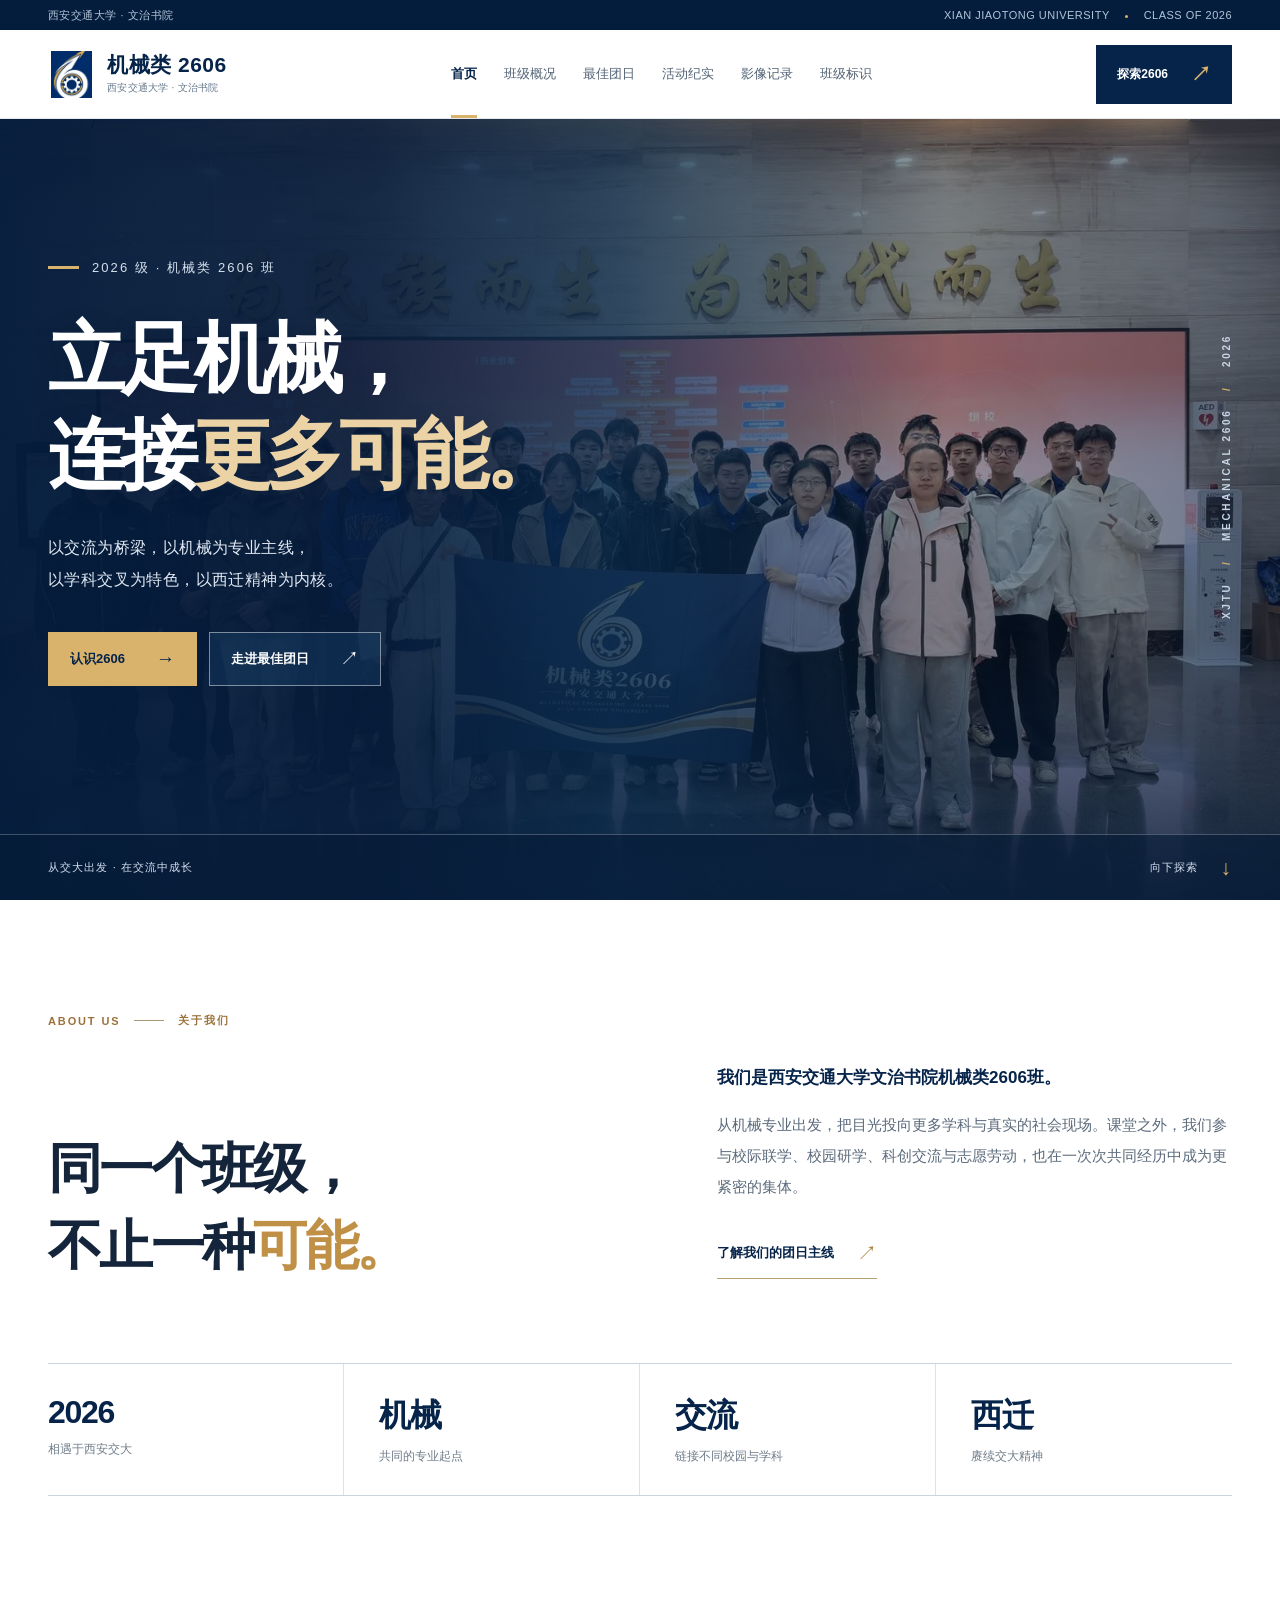
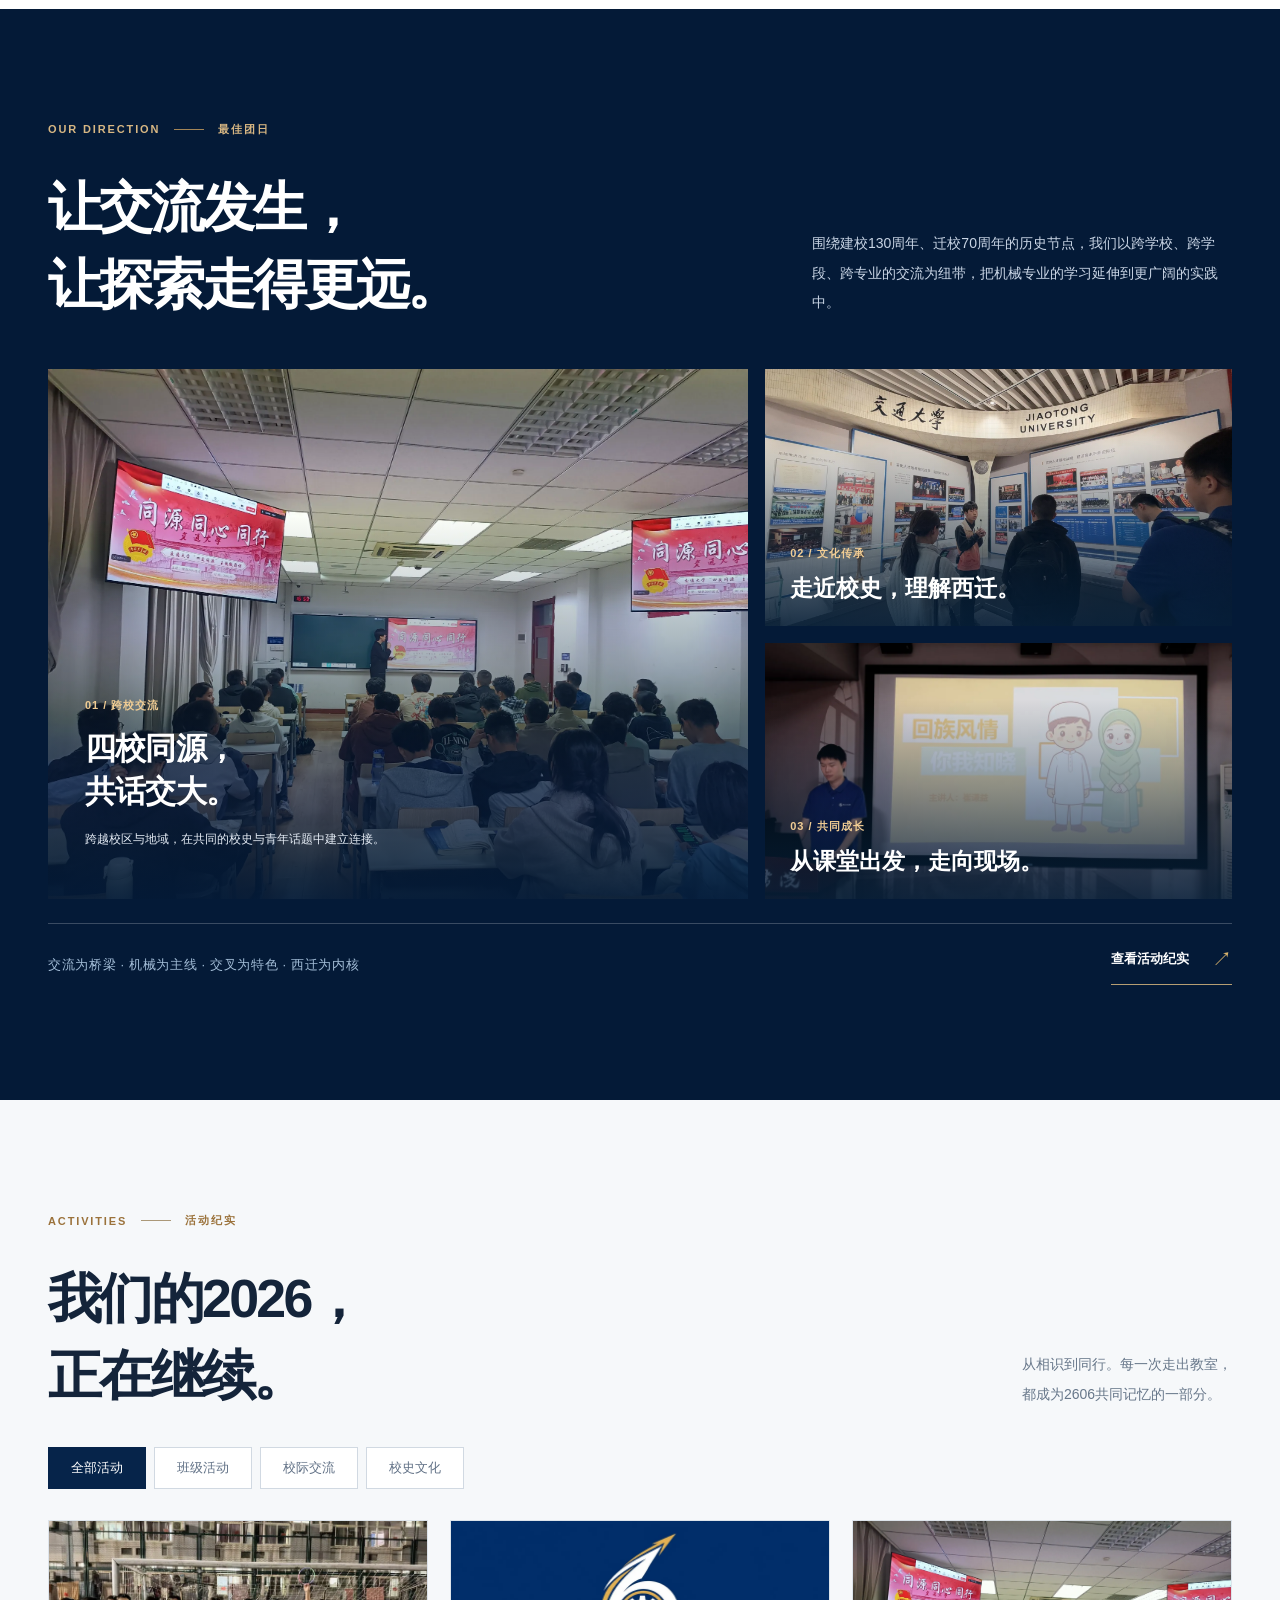
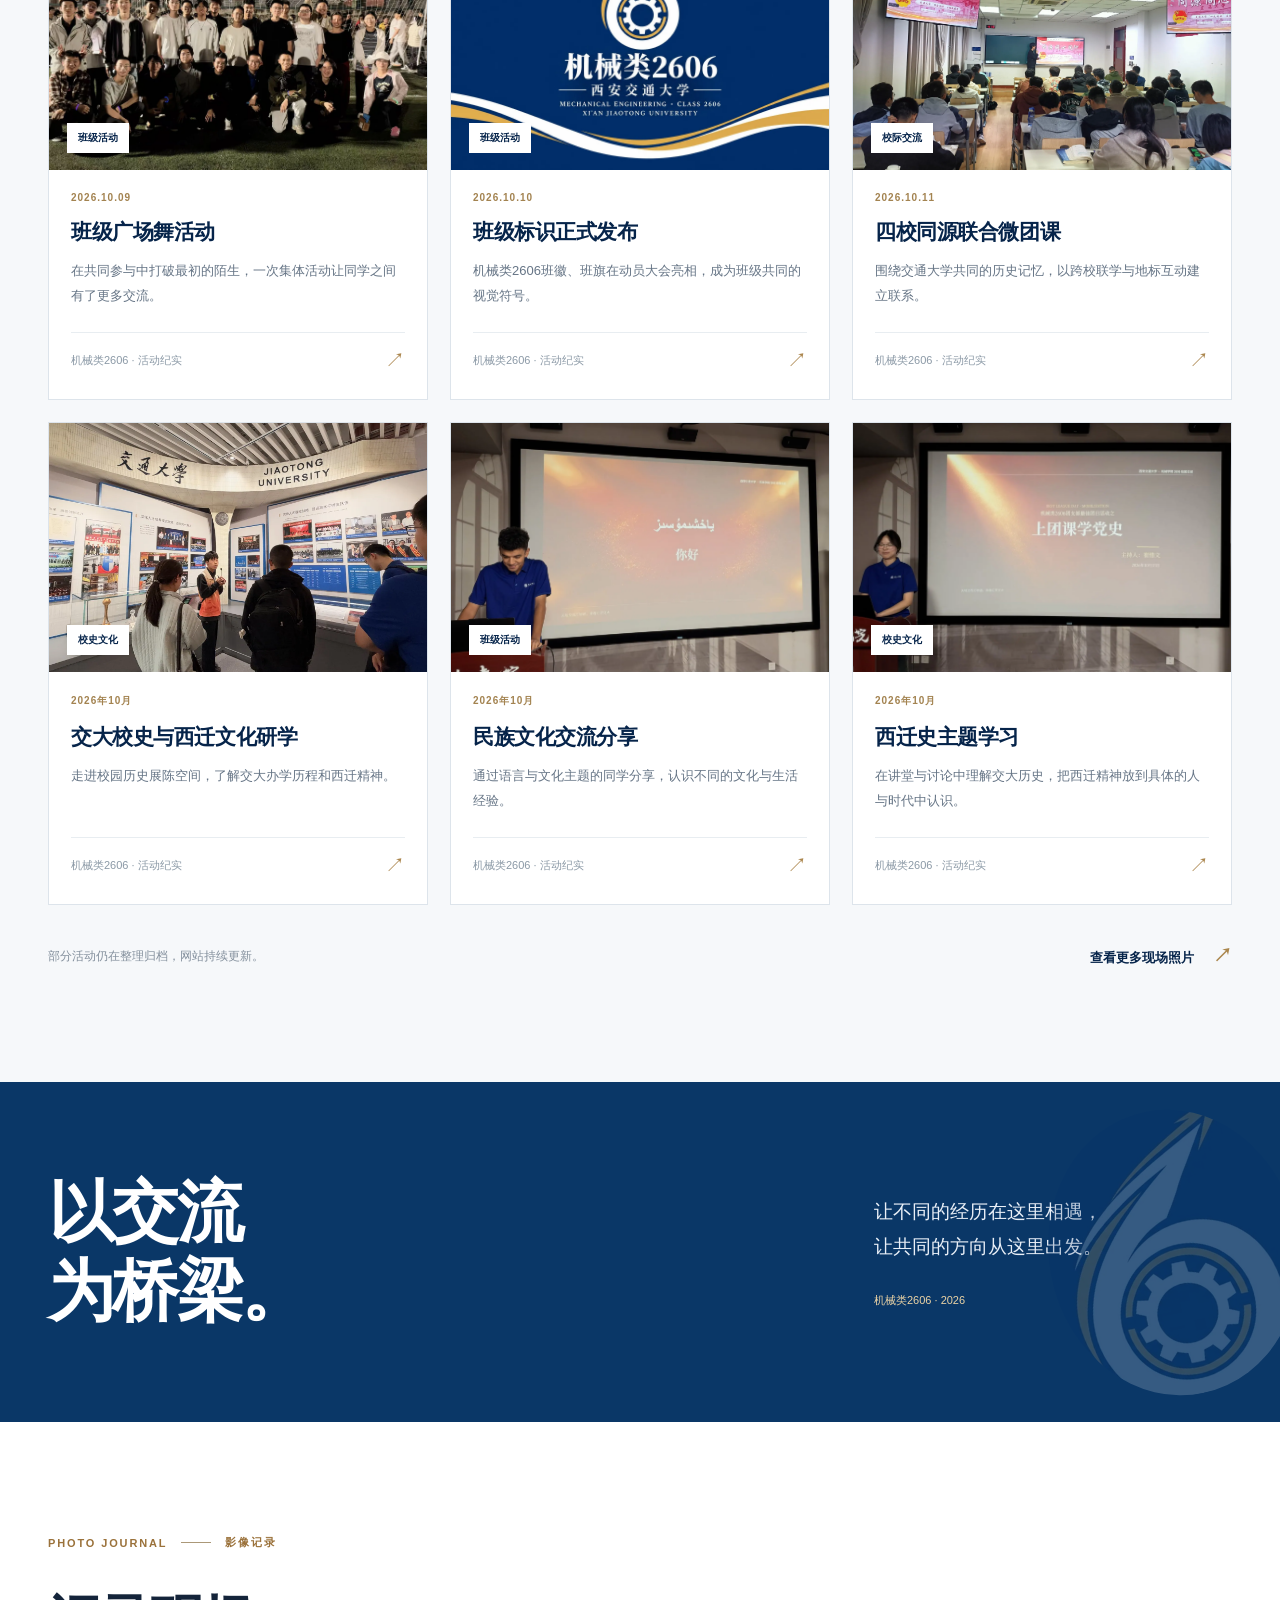
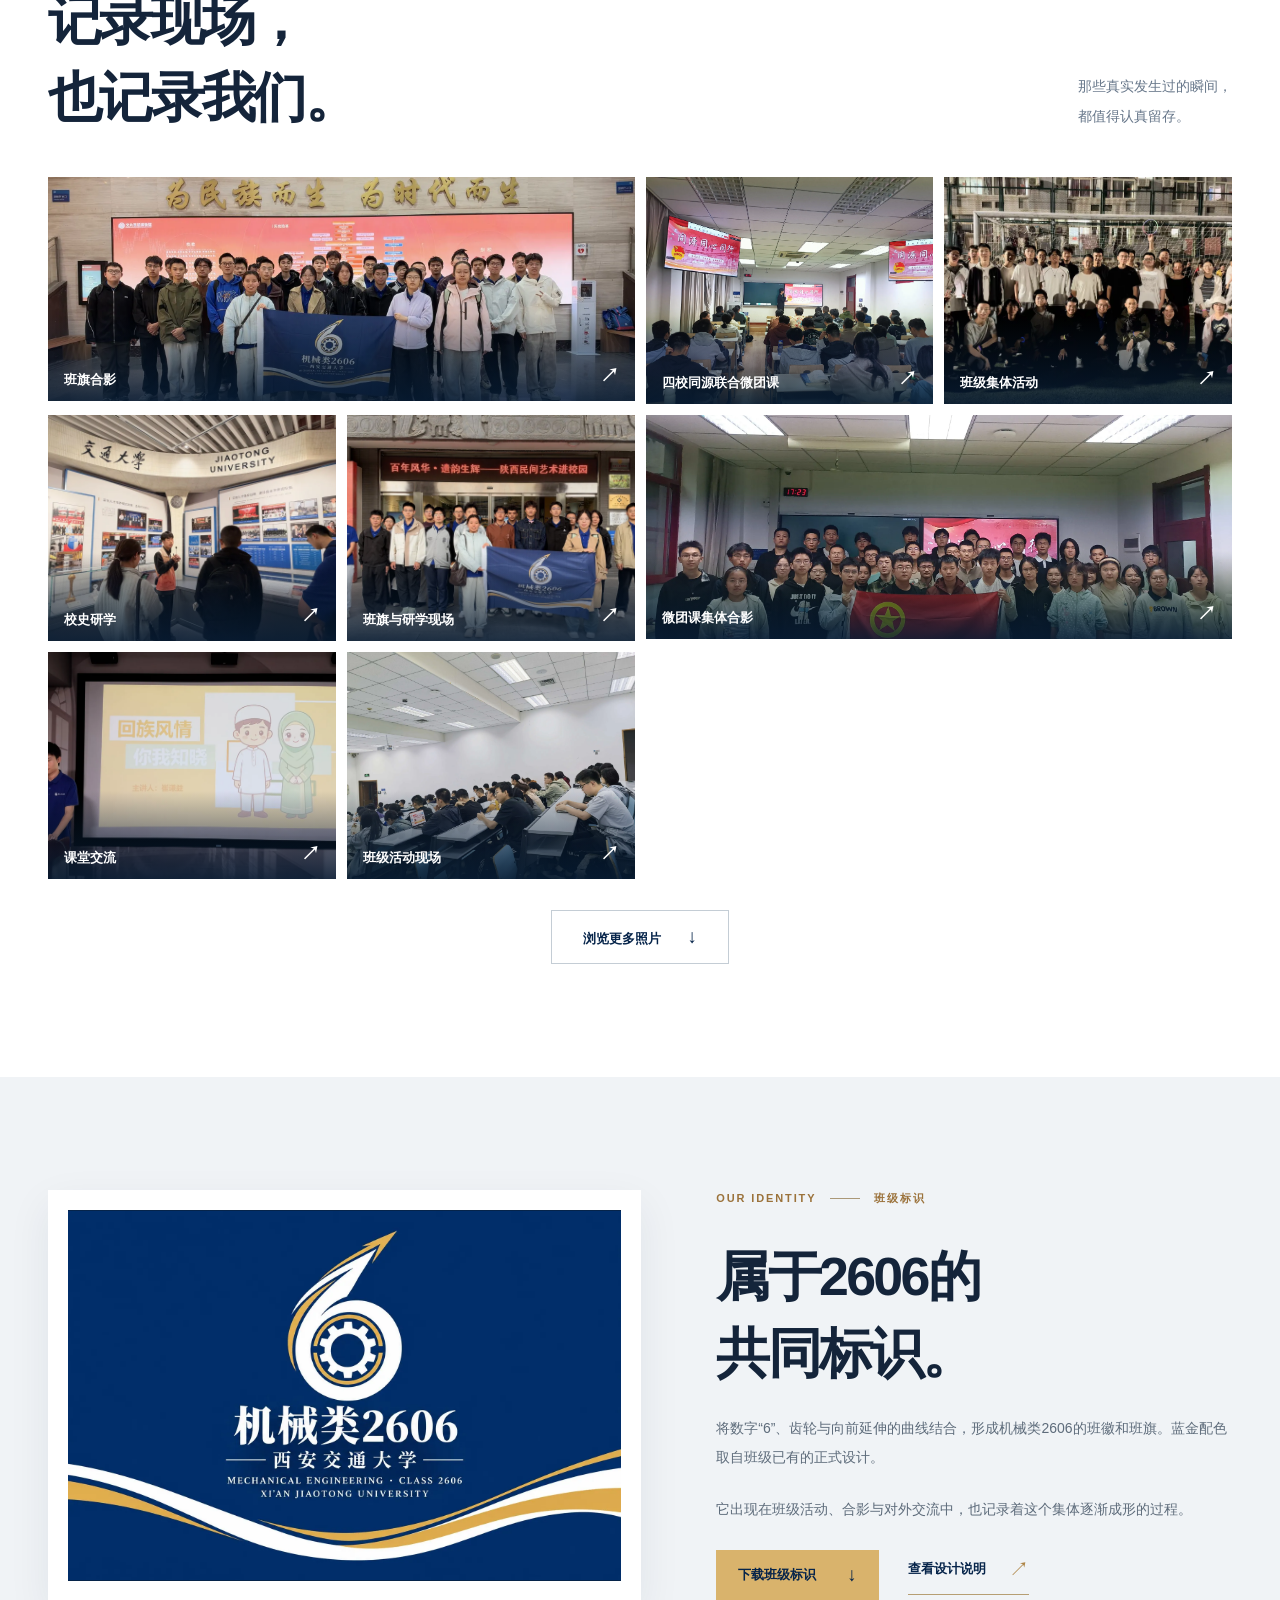
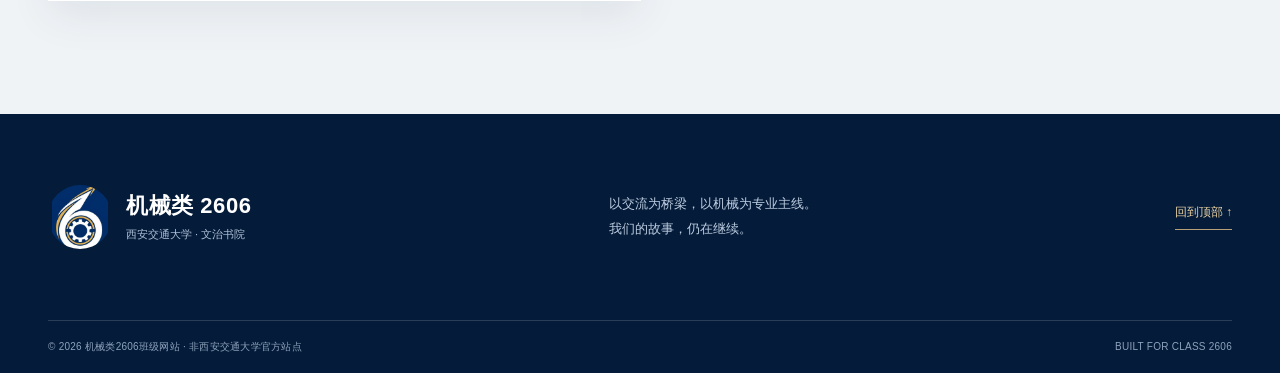
==== index.html @ 536b3c8a "Build Mechanical Class 2606 official-style showcase website" ====
<!doctype html>
<html lang="zh-CN">
<head>
<meta charset="utf-8">
<meta name="viewport" content="width=device-width,initial-scale=1">
<meta name="theme-color" content="#061d42">
<meta name="description" content="西安交通大学文治书院机械类2606班级网站。以交流为桥梁，以机械为专业主线，以学科交叉为特色，以西迁精神为内核。">
<meta property="og:type" content="website">
<meta property="og:title" content="机械类2606｜西安交通大学文治书院">
<meta property="og:description" content="以交流为桥梁，以机械为专业主线。记录我们在交大的校园生活与团日实践。">
<meta property="og:image" content="https://ysr666.github.io/2606/assets/hero-class.webp">
<link rel="icon" type="image/png" href="assets/emblem.png">
<link rel="stylesheet" href="styles.css">
<script src="app.js" defer></script>
<title>机械类2606｜西安交通大学文治书院</title>
</head>
<body>
<a href="#main" class="skip-link">跳转到正文</a>
<div class="topbar"><div class="container topbar-inner"><span>西安交通大学 · 文治书院</span><span>XIAN JIAOTONG UNIVERSITY <i></i> CLASS OF 2026</span></div></div>
<header class="header" id="header">
  <div class="container header-inner">
    <a href="#home" class="brand" aria-label="机械类2606 首页"><img src="assets/emblem.png" alt="" width="47" height="47"><span><strong>机械类 2606</strong><small>西安交通大学 · 文治书院</small></span></a>
    <nav class="nav" id="mainNav" aria-label="主导航"><a href="#home" class="active">首页</a><a href="#about">班级概况</a><a href="#theme">最佳团日</a><a href="#events">活动纪实</a><a href="#gallery">影像记录</a><a href="#identity">班级标识</a></nav>
    <a class="header-action" href="#events">探索2606 <span aria-hidden="true">↗</span></a>
    <button class="menu-button" id="menuButton" type="button" aria-label="打开导航" aria-expanded="false" aria-controls="mainNav"><span></span><span></span><span></span></button>
  </div>
</header>
<main id="main">
<section class="hero" id="home">
  <div class="hero-background"><img src="assets/hero-class.webp" alt="" fetchpriority="high"></div>
  <div class="hero-overlay"></div>
  <div class="container hero-content">
    <div class="hero-copy">
      <div class="hero-eyebrow"><span></span>2026 级 · 机械类 2606 班</div>
      <h1>立足机械，<br>连接<span>更多可能。</span></h1>
      <p>以交流为桥梁，以机械为专业主线，<br>以学科交叉为特色，以西迁精神为内核。</p>
      <div class="hero-buttons"><a class="btn primary" href="#about">认识2606 <span>→</span></a><a class="btn secondary" href="#theme">走进最佳团日 <span>↗</span></a></div>
    </div>
    <div class="hero-side">XJTU <span> / </span> MECHANICAL 2606 <span> / </span> 2026</div>
  </div>
  <div class="hero-bottom"><div class="container hero-bottom-inner"><span>从交大出发 · 在交流中成长</span><a href="#about" aria-label="向下了解更多">向下探索 <span>↓</span></a></div></div>
</section>
<section class="intro section-padding" id="about">
  <div class="container">
    <div class="section-overline">ABOUT US <span></span> 关于我们</div>
    <div class="intro-lead"><h2>同一个班级，<br>不止一种<span>可能。</span></h2><div class="intro-text"><p>我们是西安交通大学文治书院机械类2606班。</p><p>从机械专业出发，把目光投向更多学科与真实的社会现场。课堂之外，我们参与校际联学、校园研学、科创交流与志愿劳动，也在一次次共同经历中成为更紧密的集体。</p><a class="link-underline" href="#theme">了解我们的团日主线 <span>↗</span></a></div></div>
    <div class="intro-strip"><div><strong>2026</strong><span>相遇于西安交大</span></div><div><strong>机械</strong><span>共同的专业起点</span></div><div><strong>交流</strong><span>链接不同校园与学科</span></div><div><strong>西迁</strong><span>赓续交大精神</span></div></div>
  </div>
</section>
<section class="mission section-padding" id="theme">
  <div class="container">
    <div class="section-heading light-heading"><div><div class="section-overline">OUR DIRECTION <span></span> 最佳团日</div><h2>让交流发生，<br>让探索走得更远。</h2></div><p>围绕建校130周年、迁校70周年的历史节点，我们以跨学校、跨学段、跨专业的交流为纽带，把机械专业的学习延伸到更广阔的实践中。</p></div>
    <div class="mission-layout">
      <article class="mission-feature">
        <img src="assets/four-schools.webp" alt="四校同源联学活动现场" loading="lazy">
        <div class="mission-feature-shade"></div>
        <div class="mission-feature-text"><span>01 / 跨校交流</span><h3>四校同源，<br>共话交大。</h3><p>跨越校区与地域，在共同的校史与青年话题中建立连接。</p></div>
      </article>
      <div class="mission-secondary">
        <article><img src="assets/campus-history.webp" alt="同学们走进交大校史展陈空间" loading="lazy"><div><span>02 / 文化传承</span><h3>走近校史，理解西迁。</h3></div></article>
        <article><img src="assets/class-joint.webp" alt="课堂上的班级分享活动" loading="lazy"><div><span>03 / 共同成长</span><h3>从课堂出发，走向现场。</h3></div></article>
      </div>
    </div>
    <div class="mission-bottom"><p>交流为桥梁 · 机械为主线 · 交叉为特色 · 西迁为内核</p><a href="#events" class="link-underline white-link">查看活动纪实 <span>↗</span></a></div>
  </div>
</section>
<section class="events section-padding" id="events">
  <div class="container">
    <div class="section-heading events-head"><div><div class="section-overline">ACTIVITIES <span></span> 活动纪实</div><h2>我们的2026，<br>正在继续。</h2></div><p>从相识到同行。每一次走出教室，<br>都成为2606共同记忆的一部分。</p></div>
    <div class="filters" role="group" aria-label="活动筛选" id="filters"><button class="selected" type="button" data-filter="all" aria-pressed="true">全部活动</button><button type="button" data-filter="community" aria-pressed="false">班级活动</button><button type="button" data-filter="connect" aria-pressed="false">校际交流</button><button type="button" data-filter="culture" aria-pressed="false">校史文化</button></div>
    <div class="events-grid" id="eventsGrid" aria-live="polite"></div>
    <div class="events-note"><span>部分活动仍在整理归档，网站持续更新。</span><a href="#gallery">查看更多现场照片 <span>↗</span></a></div>
  </div>
</section>
<section class="quote-band"><div class="container quote-inner"><div class="quote-left">以交流<br>为桥梁。</div><div class="quote-body">让不同的经历在这里相遇，<br>让共同的方向从这里出发。<span>机械类2606 · 2026</span></div><div class="quote-emblem"><img src="assets/emblem.png" alt="" loading="lazy"></div></div></section>
<section class="gallery section-padding" id="gallery">
  <div class="container">
    <div class="section-heading gallery-head"><div><div class="section-overline">PHOTO JOURNAL <span></span> 影像记录</div><h2>记录现场，<br>也记录我们。</h2></div><p>那些真实发生过的瞬间，<br>都值得认真留存。</p></div>
    <div class="photo-grid" id="photoGrid"></div>
    <button class="more-photos" type="button" id="showPhotos" aria-expanded="false">浏览更多照片 <span>↓</span></button>
  </div>
</section>
<section class="identity section-padding" id="identity">
 <div class="container identity-grid">
   <div class="identity-image"><img src="assets/class-flag.webp" alt="机械类2606班徽和班旗正式设计图" loading="lazy"></div>
   <div class="identity-content"><div class="section-overline">OUR IDENTITY <span></span> 班级标识</div><h2>属于2606的<br>共同标识。</h2><p>将数字“6”、齿轮与向前延伸的曲线结合，形成机械类2606的班徽和班旗。蓝金配色取自班级已有的正式设计。</p><p>它出现在班级活动、合影与对外交流中，也记录着这个集体逐渐成形的过程。</p><div class="identity-actions"><a href="assets/class-flag.webp" download="机械类2606班级标识.webp" class="btn primary">下载班级标识 <span>↓</span></a><a href="assets/identity.webp" download="机械类2606班徽设计说明.webp" class="link-underline">查看设计说明 <span>↗</span></a></div></div>
 </div>
</section>
</main>
<footer class="footer"><div class="container footer-main"><div class="footer-brand"><img src="assets/emblem.png" alt="" width="64" height="64"><div><strong>机械类 2606</strong><span>西安交通大学 · 文治书院</span></div></div><p>以交流为桥梁，以机械为专业主线。<br>我们的故事，仍在继续。</p><a href="#home">回到顶部 ↑</a></div><div class="container footer-base"><span>© 2026 机械类2606班级网站 · 非西安交通大学官方站点</span><span>BUILT FOR CLASS 2606</span></div></footer>
<dialog class="lightbox" id="lightbox" aria-label="查看照片"><button type="button" id="lightboxClose" class="lightbox-close" aria-label="关闭">×</button><button type="button" id="lightboxPrev" class="lightbox-arrow left" aria-label="上一张">‹</button><img src="" alt="" id="lightboxImage"><button type="button" id="lightboxNext" class="lightbox-arrow right" aria-label="下一张">›</button><div class="lightbox-caption"><span id="lightboxTitle"></span><span id="lightboxNumber"></span></div></dialog>
</body></html>
---- styles.css ----
:root{--navy:#06244a;--navy-deep:#041a37;--blue:#0e4076;--gold:#d9b36c;--gold-light:#ebd3a5;--paper:#f6f8fa;--text:#14243a;--muted:#68768a;--border:#dbe1e8;--sans:"DM Sans",-apple-system,BlinkMacSystemFont,"PingFang SC","Microsoft Yahei",sans-serif}
*{box-sizing:border-box}html{scroll-behavior:smooth;scroll-padding-top:92px}body{margin:0;font-family:var(--sans);color:var(--text);background:#fff;-webkit-font-smoothing:antialiased}a{color:inherit;text-decoration:none}button{font:inherit;cursor:pointer}img{max-width:100%;display:block}a:focus-visible,button:focus-visible{outline:2px solid #dbac4f;outline-offset:4px}::selection{background:#d7b46f;color:#04254b}.container{width:min(1280px,calc(100% - 96px));margin-inline:auto}.skip-link{position:absolute;top:-100px;left:15px;padding:10px;background:#fff;z-index:1000}.skip-link:focus{top:10px}
.topbar{background:#051d3d;color:#b2c5d8}.topbar-inner{height:30px;display:flex;justify-content:space-between;align-items:center;font-size:11px;letter-spacing:.045em}.topbar i{display:inline-block;height:3px;width:3px;border-radius:50%;background:var(--gold);margin:0 12px;vertical-align:middle}
.header{height:89px;position:sticky;top:0;z-index:50;background:#fff;border-bottom:1px solid #e3e8ed;box-shadow:0 3px 15px #0523450a}.header-inner{height:100%;display:flex;gap:30px;align-items:center}.brand{display:flex;align-items:center;gap:12px;flex-shrink:0}.brand img{object-fit:contain;width:47px;height:47px}.brand span{display:flex;flex-direction:column;gap:5px}.brand strong{color:var(--navy);font-size:21px;letter-spacing:.025em;line-height:1.1}.brand small{font-size:10px;color:#65788d;letter-spacing:.025em}.nav{display:flex;gap:clamp(18px,2.1vw,33px);align-items:center;justify-content:center;flex:1;white-space:nowrap;height:100%}.nav a{font-size:13px;color:#526375;display:flex;align-items:center;height:100%;position:relative;transition:color .2s}.nav a:after{content:"";height:3px;position:absolute;bottom:0;left:0;right:100%;background:var(--gold);transition:right .2s}.nav a:hover,.nav a.active{color:var(--navy);font-weight:700}.nav a:hover:after,.nav a.active:after{right:0}.header-action{background:var(--navy);color:#fff;white-space:nowrap;font-size:12px;font-weight:650;padding:16px 21px;display:inline-flex;align-items:center;gap:23px;transition:background .2s}.header-action span{font-size:20px;color:var(--gold)}.header-action:hover{background:#164676}.menu-button{border:0;background:none;width:42px;height:42px;flex-shrink:0;padding:10px;display:none;flex-direction:column;justify-content:center;align-items:center;gap:5px}.menu-button span{height:2px;width:24px;background:var(--navy)}
.hero{min-height:680px;height:calc(100vh - 119px);max-height:820px;position:relative;overflow:hidden;color:#fff;background:var(--navy)}.hero-background,.hero-overlay{position:absolute;inset:0}.hero-background img{width:100%;height:100%;object-fit:cover;object-position:center 38%;filter:saturate(.93)}.hero-overlay{background:linear-gradient(90deg,#041c3cf7 0%,#061d3de8 29%,#092a4ccc 48%,#071d396a 74%,#091b3490 100%),linear-gradient(0deg,#061b38c9 0%,transparent 32%)}.hero-content{position:relative;z-index:2;height:calc(100% - 66px);display:flex;align-items:center;justify-content:space-between;gap:40px}.hero-copy{padding-bottom:8px}.hero-eyebrow{font-size:13px;letter-spacing:.16em;display:flex;align-items:center;gap:13px;color:#d4e0ec;margin-bottom:34px}.hero-eyebrow span{width:31px;height:3px;background:var(--gold)}.hero h1{font-size:clamp(57px,6vw,89px);line-height:1.25;letter-spacing:-.055em;margin:0 0 29px;font-weight:800;text-shadow:0 7px 25px #00182a3a}.hero h1 span{color:var(--gold-light)}.hero-copy p{font-size:16px;line-height:2.03;color:#e0e8f3;letter-spacing:.025em;margin:0 0 36px}.hero-buttons{display:flex;gap:12px;flex-wrap:wrap}.btn{border:1px solid transparent;min-height:51px;display:inline-flex;justify-content:space-between;align-items:center;gap:31px;padding:13px 21px;font-weight:650;font-size:13px;transition:background .2s,transform .2s}.btn:hover{transform:translateY(-2px)}.btn span{font-size:19px;font-weight:400}.btn.primary{background:var(--gold);color:var(--navy)}.btn.primary:hover{background:#e6c48c}.btn.secondary{border-color:#ffffff75;color:#fff;background:#173c6377}.btn.secondary:hover{background:#ffffff23}.hero-side{writing-mode:vertical-rl;transform:rotate(180deg);font-size:10px;font-weight:700;letter-spacing:.27em;color:#c7d5e5;align-self:stretch;display:flex;align-items:center;justify-content:center;white-space:nowrap}.hero-side span{color:var(--gold);margin:18px 0}.hero-bottom{position:absolute;bottom:0;left:0;right:0;height:66px;z-index:3;border-top:1px solid #ffffff3c;background:#061b38a1}.hero-bottom-inner{display:flex;height:100%;justify-content:space-between;align-items:center;color:#d5e1ef;font-size:11px;letter-spacing:.1em}.hero-bottom a{display:flex;gap:22px;align-items:center}.hero-bottom a span{font-size:21px;color:var(--gold)}
.section-padding{padding:113px 0}.section-overline{font-weight:700;font-size:11px;letter-spacing:.17em;color:#9b723b;display:flex;align-items:center;gap:14px;margin-bottom:32px}.section-overline span{width:30px;height:1px;background:#ab9878}.intro{background:#fff}.intro-lead{display:grid;grid-template-columns:1.05fr .95fr;gap:100px;align-items:end}.intro h2,.section-heading h2,.identity h2{font-size:clamp(36px,4.2vw,60px);line-height:1.43;letter-spacing:-.05em;margin:0;font-weight:800}.intro h2 span{color:#bf9046}.intro-text{padding:0 0 5px}.intro-text p{font-size:15px;line-height:2.06;color:#5c6b7c;margin:0 0 15px}.intro-text p:first-child{color:var(--navy);font-weight:700;font-size:17px}.link-underline{font-size:13px;font-weight:700;color:var(--navy);border-bottom:1px solid #b69e73;padding-bottom:11px;display:inline-flex;gap:23px;align-items:center;margin-top:22px;transition:gap .2s}.link-underline:hover{gap:30px}.link-underline span{font-size:20px;font-weight:400;color:#ae8547}.intro-strip{display:grid;grid-template-columns:repeat(4,1fr);margin-top:79px;border-top:1px solid #cbd4de;border-bottom:1px solid #cbd4de}.intro-strip>div{padding:30px 35px;border-right:1px solid #dce2e9;display:flex;flex-direction:column;gap:10px}.intro-strip>div:first-child{padding-left:0}.intro-strip>div:last-child{border:0}.intro-strip strong{font-size:32px;color:var(--navy);font-weight:800;letter-spacing:-.04em}.intro-strip span{font-size:12px;color:#6e7c89}
.mission{background:var(--navy-deep);color:#fff}.section-heading{display:flex;align-items:end;justify-content:space-between;gap:70px;margin-bottom:47px}.section-heading>p{font-size:14px;color:#67778a;line-height:2.1;max-width:420px;margin:0 0 5px}.light-heading .section-overline{color:#d8b783}.light-heading .section-overline span{background:#a38557}.light-heading>p{color:#c9d5e5}.mission-layout{display:grid;grid-template-columns:1.2fr .8fr;gap:17px;min-height:530px}.mission-feature{position:relative;overflow:hidden;min-height:530px;background:#244b71}.mission-feature img{width:100%;height:100%;object-fit:cover;position:absolute;inset:0;transition:transform .65s}.mission-feature:hover img,.mission-secondary article:hover img{transform:scale(1.035)}.mission-feature-shade{position:absolute;inset:0;background:linear-gradient(0deg,#031a38ee,transparent 72%)}.mission-feature-text{position:absolute;bottom:37px;left:37px;right:37px}.mission-feature-text span,.mission-secondary article span{color:#f1cd94;font-size:11px;letter-spacing:.09em;font-weight:700}.mission-feature-text h3{font-size:31px;line-height:1.4;letter-spacing:-.025em;margin:14px 0}.mission-feature-text p{font-size:12px;line-height:1.9;color:#e6edf6;max-width:480px}.mission-secondary{display:grid;grid-template-rows:1fr 1fr;gap:17px}.mission-secondary article{position:relative;min-height:0;overflow:hidden;background:#183f63}.mission-secondary article:before{content:"";position:absolute;inset:0;z-index:1;background:linear-gradient(0deg,#06203add,transparent 78%)}.mission-secondary img{width:100%;height:100%;object-fit:cover;position:absolute;inset:0;transition:transform .5s}.mission-secondary article>div{position:absolute;z-index:2;left:25px;bottom:22px;right:18px}.mission-secondary article h3{font-size:23px;line-height:1.4;margin:11px 0 0}.mission-bottom{margin-top:24px;display:flex;justify-content:space-between;align-items:center;gap:25px;border-top:1px solid #ffffff37;padding-top:19px}.mission-bottom p{font-size:13px;letter-spacing:.05em;color:#a4bed8}.white-link{color:#fff;margin:0}.white-link span{color:var(--gold)}
.events{background:var(--paper)}.events-head{margin-bottom:33px}.filters{display:flex;gap:8px;flex-wrap:wrap;margin-bottom:31px}.filters button{background:#fff;border:1px solid #d1d9e2;padding:11px 22px;color:#617186;font-size:13px;transition:background .2s,color .2s}.filters button.selected,.filters button:hover{background:var(--navy);color:#fff;border-color:var(--navy)}.events-grid{display:grid;grid-template-columns:repeat(3,1fr);gap:22px}.event-card{background:#fff;border:1px solid #dde4eb;display:flex;flex-direction:column;transition:transform .2s,box-shadow .2s}.event-card:hover{transform:translateY(-5px);box-shadow:0 19px 28px #13274119}.event-card-photo{width:100%;aspect-ratio:1.52;overflow:hidden;background:#d3dbe3;display:block;position:relative}.event-card-photo img{height:100%;width:100%;object-fit:cover;transition:transform .5s}.event-card:hover .event-card-photo img{transform:scale(1.045)}.event-card-photo span{position:absolute;bottom:17px;left:18px;background:#fff;font-size:10px;font-weight:750;color:var(--navy);padding:8px 11px}.event-card-info{padding:22px 22px 25px;display:flex;flex:1;flex-direction:column}.event-meta{font-weight:700;letter-spacing:.1em;font-size:10px;color:#a38350}.event-card h3{font-size:21px;letter-spacing:-.02em;line-height:1.48;margin:13px 0 12px;color:var(--navy)}.event-card p{font-size:13px;line-height:1.9;color:#667586;margin:0 0 24px;flex:1}.event-card footer{display:flex;align-items:center;justify-content:space-between;border-top:1px solid #e8edf1;padding-top:14px;font-size:11px;color:#8b99a6}.event-card footer span:last-child{color:#ac874f;font-size:20px}.events-note{margin-top:38px;display:flex;justify-content:space-between;gap:30px;align-items:center;font-size:12px;color:#84909d}.events-note a{color:var(--navy);font-weight:700;font-size:13px}.events-note a span{font-size:19px;margin-left:15px;color:#aa864c}
.quote-band{background:#0a3767;color:#fff;overflow:hidden}.quote-inner{display:flex;gap:50px;align-items:center;justify-content:space-between;min-height:340px;position:relative}.quote-left{font-size:clamp(45px,5.2vw,73px);line-height:1.2;letter-spacing:-.04em;font-weight:800;padding:50px 0}.quote-body{font-size:19px;line-height:1.85;color:#e9eff7;margin-right:130px}.quote-body span{display:block;color:var(--gold-light);font-size:11px;margin-top:26px}.quote-emblem{width:250px;opacity:.18;position:absolute;right:-67px;transform:rotate(-12deg)}.quote-emblem img{width:100%;border-radius:50%}
.gallery{background:#fff}.gallery-head{margin-bottom:41px}.photo-grid{display:grid;grid-template-columns:repeat(12,minmax(0,1fr));gap:11px;grid-auto-flow:dense}.photo-item{border:0;background:#dfe4e9;grid-column:span 3;aspect-ratio:1.27;overflow:hidden;position:relative;padding:0;display:block}.photo-item:nth-child(1),.photo-item:nth-child(6){grid-column:span 6;aspect-ratio:2.62}.photo-item img{width:100%;height:100%;object-fit:cover;transition:transform .5s}.photo-item:hover img{transform:scale(1.05)}.photo-caption{position:absolute;inset:auto 0 0;background:linear-gradient(0deg,#071c34dd,transparent);min-height:88px;color:#fff;font-size:13px;font-weight:650;padding:43px 16px 12px;display:flex;justify-content:space-between;align-items:end;text-align:left}.photo-caption i{font-size:19px;font-style:normal}.photo-item.extra{display:none}.photo-grid.expanded .photo-item.extra{display:block}.more-photos{display:block;margin:31px auto 0;background:#fff;border:1px solid #c4cdd5;padding:15px 31px;font-size:13px;color:var(--navy);font-weight:700}.more-photos:hover{border-color:var(--navy);background:var(--paper)}.more-photos span{font-size:19px;margin-left:23px}
.identity{background:#f0f3f6}.identity-grid{display:grid;grid-template-columns:1.07fr .93fr;gap:75px;align-items:center}.identity-image{padding:20px;background:#fff;box-shadow:0 15px 40px #12294413}.identity-image img{width:100%;aspect-ratio:1.49;object-fit:contain;background:var(--navy)}.identity-content>p{font-size:14px;color:#5e6c7b;line-height:2.05;margin:23px 0 0}.identity-actions{margin-top:27px;display:flex;align-items:center;gap:29px;flex-wrap:wrap}.identity-actions .btn{min-height:48px}.identity-actions .link-underline{margin:0}
.footer{background:#041b39;color:#fff}.footer-main{padding:65px 0;display:flex;justify-content:space-between;align-items:center;gap:40px}.footer-brand{display:flex;gap:14px;align-items:center}.footer-brand img{border-radius:50%;object-fit:contain}.footer-brand>div{display:flex;flex-direction:column;gap:6px}.footer-brand strong{font-size:22px;letter-spacing:.025em}.footer-brand span{font-size:11px;color:#adc0d6}.footer-main p{font-size:13px;line-height:1.9;color:#bccce0}.footer-main>a{border-bottom:1px solid #b8a076;color:var(--gold-light);padding-bottom:8px;white-space:nowrap;font-size:12px}.footer-base{border-top:1px solid #ffffff27;display:flex;align-items:center;justify-content:space-between;gap:30px;padding:19px 0;font-size:10px;color:#8ea3bc;letter-spacing:.025em}
.lightbox{position:fixed;inset:0;border:0;width:100vw;height:100vh;max-width:100vw;max-height:100vh;background:#04152b;color:#fff;padding:25px 70px 20px}.lightbox::backdrop{background:#04152b}.lightbox img{height:calc(100% - 65px);width:100%;object-fit:contain}.lightbox-close{position:absolute;top:18px;right:23px;width:45px;height:45px;border:1px solid #9cacbe;background:#041c3daa;color:#fff;font-size:26px;z-index:5}.lightbox-arrow{position:absolute;top:44%;height:70px;width:48px;font-size:38px;color:#fff;border:1px solid #ffffff5d;background:#07152acc}.lightbox-arrow.left{left:17px}.lightbox-arrow.right{right:17px}.lightbox-caption{height:65px;display:flex;justify-content:space-between;align-items:center;color:#bac7d7;font-size:13px;padding:0 20px}
@media(max-width:1150px){.container{width:calc(100% - 70px)}.nav{gap:17px}.nav a{font-size:12px}.header-action{display:none}.hero{min-height:620px}.hero h1{font-size:68px}.intro-lead{gap:45px}.section-heading{gap:32px}.identity-grid{gap:45px}.mission-layout{min-height:440px}.mission-feature{min-height:440px}}
@media(max-width:870px){.header{height:77px}.header-inner{justify-content:space-between}.menu-button{display:flex;margin-left:auto}.nav{display:none;position:absolute;top:77px;left:0;right:0;height:auto;background:#fff;box-shadow:0 20px 25px #0925461c;border-top:1px solid #e5e9ee;padding:15px 35px 23px;flex-direction:column;align-items:stretch;gap:0}.nav.open{display:flex}.nav a{padding:16px 0;font-size:14px;border-bottom:1px solid #e7eaee;height:auto}.nav a:after{display:none}.hero{height:680px}.hero h1{font-size:64px}.hero-side{display:none}.intro-lead{grid-template-columns:1fr 1fr;gap:35px}.intro h2,.section-heading h2,.identity h2{font-size:43px}.intro-strip>div{padding:25px 17px}.mission-feature{min-height:410px}.mission-layout{min-height:410px}.mission-feature-text h3{font-size:26px}.mission-secondary article h3{font-size:20px}.events-grid{grid-template-columns:repeat(2,1fr)}.photo-item{grid-column:span 4}.photo-item:nth-child(1),.photo-item:nth-child(6){grid-column:span 8;aspect-ratio:2.62}.quote-body{margin-right:0}.quote-emblem{opacity:.11}.identity-grid{gap:28px}}
@media(max-width:600px){html{scroll-padding-top:74px}.container{width:calc(100% - 36px)}.topbar-inner{height:27px;font-size:9px}.topbar-inner span:last-child{display:none}.header{height:71px}.header-inner{gap:8px}.brand img{width:42px;height:42px}.brand strong{font-size:18px}.brand small{font-size:9px}.nav{top:71px;padding:10px 18px 23px}.hero{height:640px;max-height:none;min-height:0}.hero-background img{object-position:61% center}.hero-overlay{background:linear-gradient(90deg,#041b3ded,#041a38aa 75%),linear-gradient(0deg,#041b3de0,transparent 65%)}.hero-content{height:calc(100% - 55px);align-items:center}.hero-eyebrow{font-size:10px;letter-spacing:.09em;margin-bottom:25px}.hero h1{font-size:clamp(41px,11.5vw,64px);line-height:1.33;margin-bottom:20px}.hero-copy p{font-size:12px;line-height:2;max-width:355px;margin-bottom:28px}.hero-copy p br{display:none}.hero-buttons{gap:10px}.btn{font-size:12px;padding:11px 14px;gap:15px;min-height:47px}.btn span{font-size:17px}.hero-bottom{height:55px}.hero-bottom-inner{font-size:9px;letter-spacing:.02em}.hero-bottom a{gap:10px}.section-padding{padding:74px 0}.section-overline{font-size:10px;margin-bottom:24px;letter-spacing:.09em}.intro-lead{grid-template-columns:1fr;gap:24px}.intro h2,.section-heading h2,.identity h2{font-size:clamp(35px,9.5vw,47px)}.intro-text p{font-size:13px;line-height:1.95}.intro-text p:first-child{font-size:15px}.intro-strip{grid-template-columns:repeat(2,1fr);margin-top:42px}.intro-strip>div{padding:19px 15px;border-bottom:1px solid #dce2e9}.intro-strip>div:first-child{padding-left:15px}.intro-strip>div:nth-child(2){border-right:0}.intro-strip>div:nth-child(3),.intro-strip>div:nth-child(4){border-bottom:0}.intro-strip strong{font-size:25px}.intro-strip span{font-size:10px}.section-heading{display:block;margin-bottom:31px}.section-heading>p{margin-top:18px;font-size:12px;line-height:1.9}.mission-layout{display:block;min-height:0}.mission-feature{min-height:370px}.mission-feature-text{left:20px;bottom:16px;right:20px}.mission-feature-text h3{font-size:26px}.mission-feature-text p{font-size:11px}.mission-secondary{display:grid;grid-template-columns:1fr 1fr;grid-template-rows:210px;gap:10px;margin-top:10px}.mission-secondary article>div{left:12px;bottom:13px;right:9px}.mission-secondary article h3{font-size:15px}.mission-secondary article span{font-size:9px}.mission-bottom{display:block}.mission-bottom p{font-size:11px;line-height:1.9;margin-bottom:15px}.filters{gap:6px;margin-bottom:24px}.filters button{padding:8px 10px;font-size:11px}.events-grid{grid-template-columns:repeat(2,minmax(0,1fr));gap:11px}.event-card-photo{aspect-ratio:1.12}.event-card-photo span{bottom:8px;left:7px;padding:6px 8px;font-size:9px}.event-card-info{padding:15px 11px 17px}.event-meta{font-size:9px}.event-card h3{font-size:16px;line-height:1.5;margin:10px 0}.event-card p{font-size:11px;line-height:1.7;margin-bottom:16px}.event-card footer{font-size:9px}.events-note{flex-direction:column;align-items:flex-start;gap:14px;font-size:11px;margin-top:24px}.quote-inner{min-height:320px;display:block;padding:47px 0}.quote-left{font-size:46px;padding:0 0 23px}.quote-body{font-size:15px}.quote-body span{margin-top:17px}.quote-emblem{width:170px;right:0;bottom:0}.photo-grid{grid-template-columns:repeat(4,minmax(0,1fr));gap:7px}.photo-item,.photo-item:nth-child(1),.photo-item:nth-child(6){grid-column:span 2;aspect-ratio:1.13}.photo-item:nth-child(1){grid-column:span 4;aspect-ratio:1.7}.photo-caption{min-height:65px;padding:36px 10px 9px;font-size:11px}.photo-caption i{font-size:16px}.identity-grid{grid-template-columns:1fr;gap:35px}.identity-image{padding:11px}.identity-content>p{font-size:13px;line-height:1.9;margin-top:17px}.identity-actions{gap:25px}.identity-actions .link-underline{font-size:12px}.footer-main{display:block;padding:45px 0}.footer-main p{margin:31px 0 27px}.footer-base{display:block;line-height:1.9;font-size:10px}.footer-base span{display:block}.lightbox{padding:16px 36px 10px}.lightbox-arrow{width:30px;height:54px;font-size:27px}.lightbox-arrow.left{left:4px}.lightbox-arrow.right{right:4px}.lightbox-caption{padding:0;font-size:11px}}
@media(prefers-reduced-motion:reduce){*,*:before,*:after{scroll-behavior:auto!important;transition:none!important;animation:none!important}}
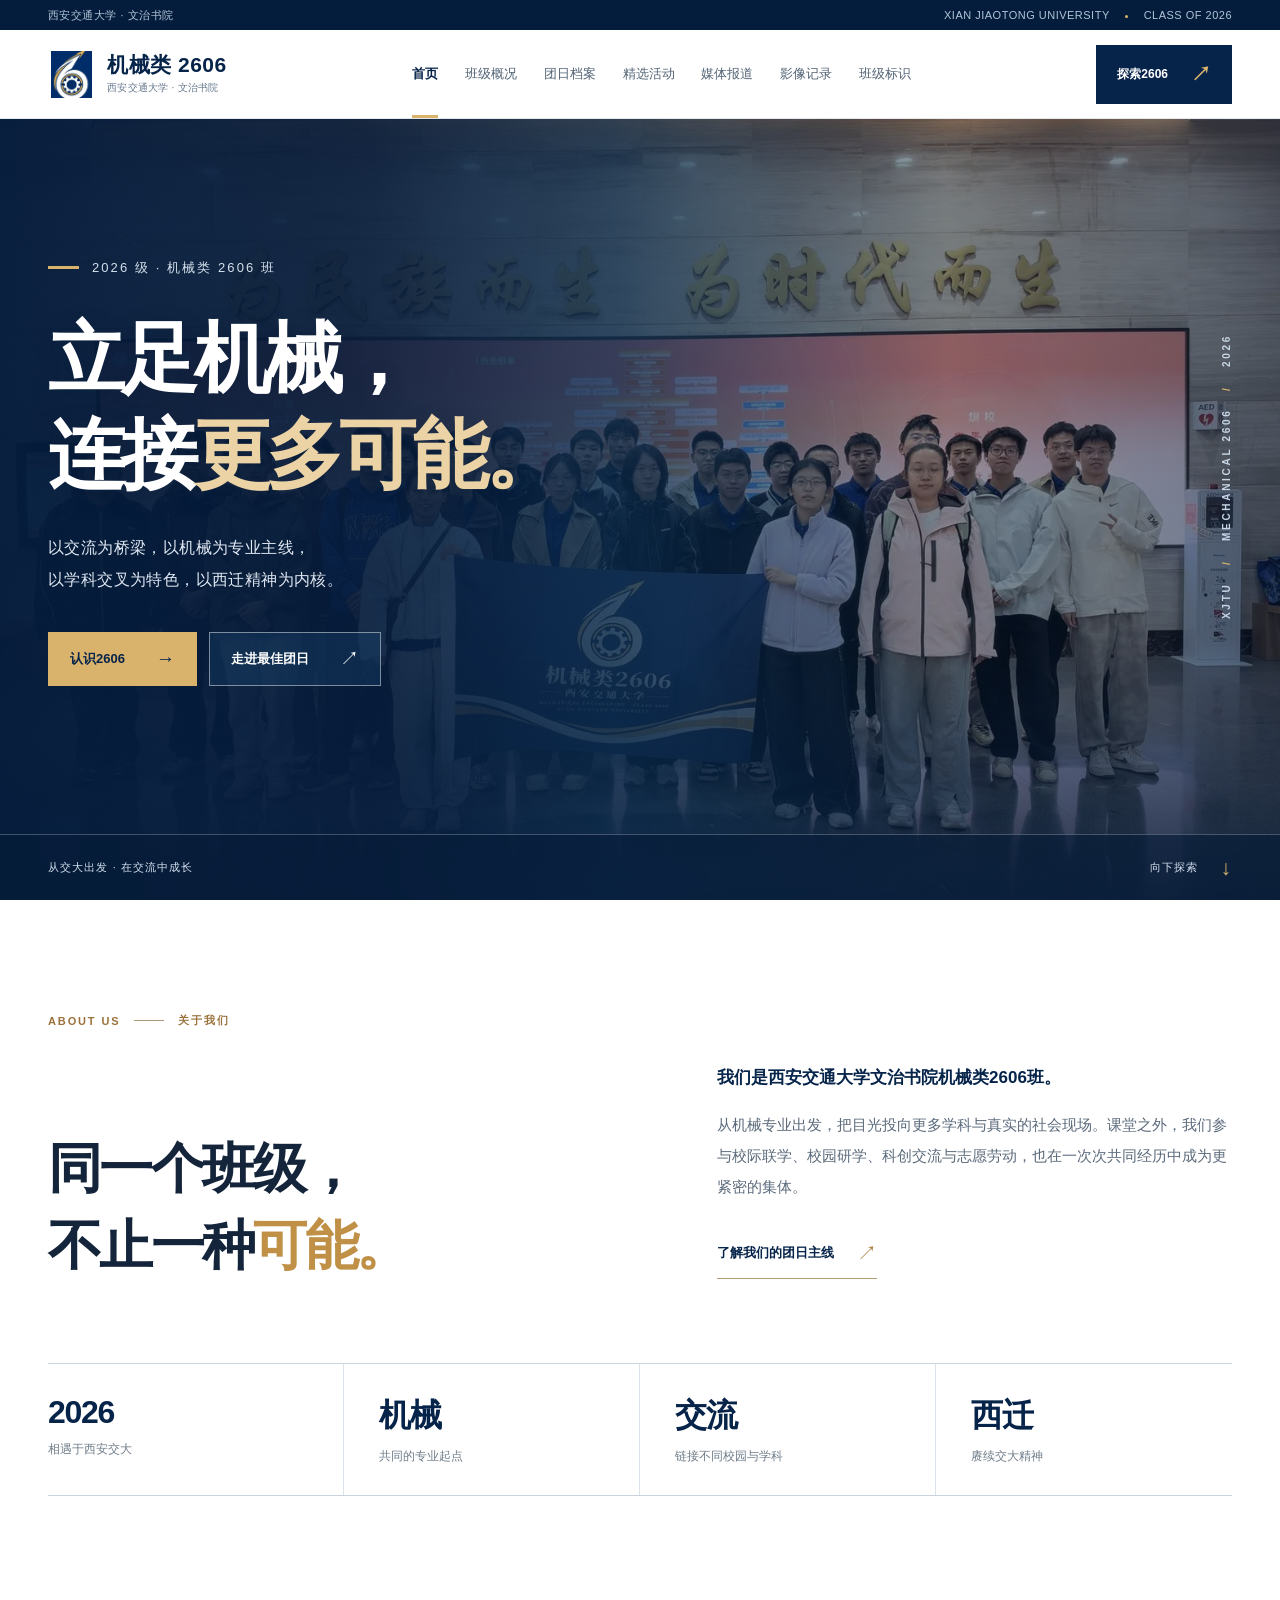
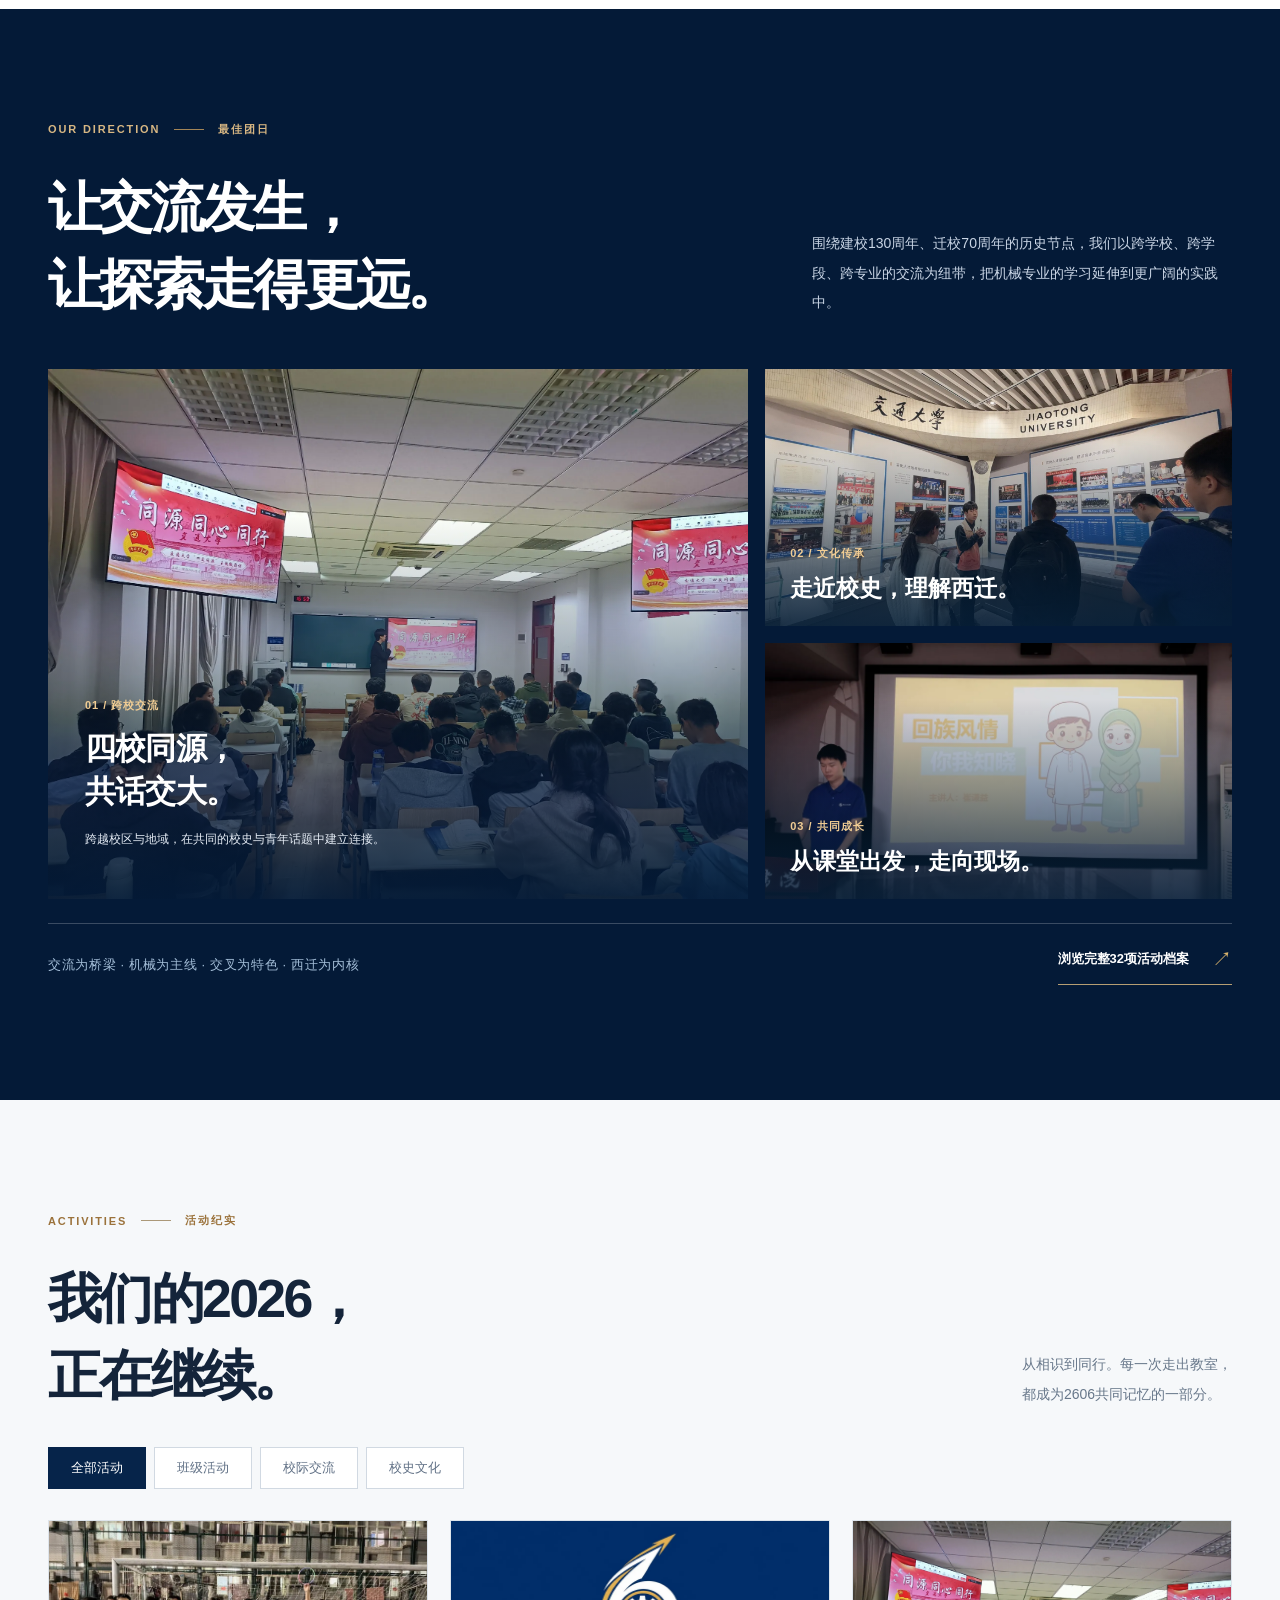
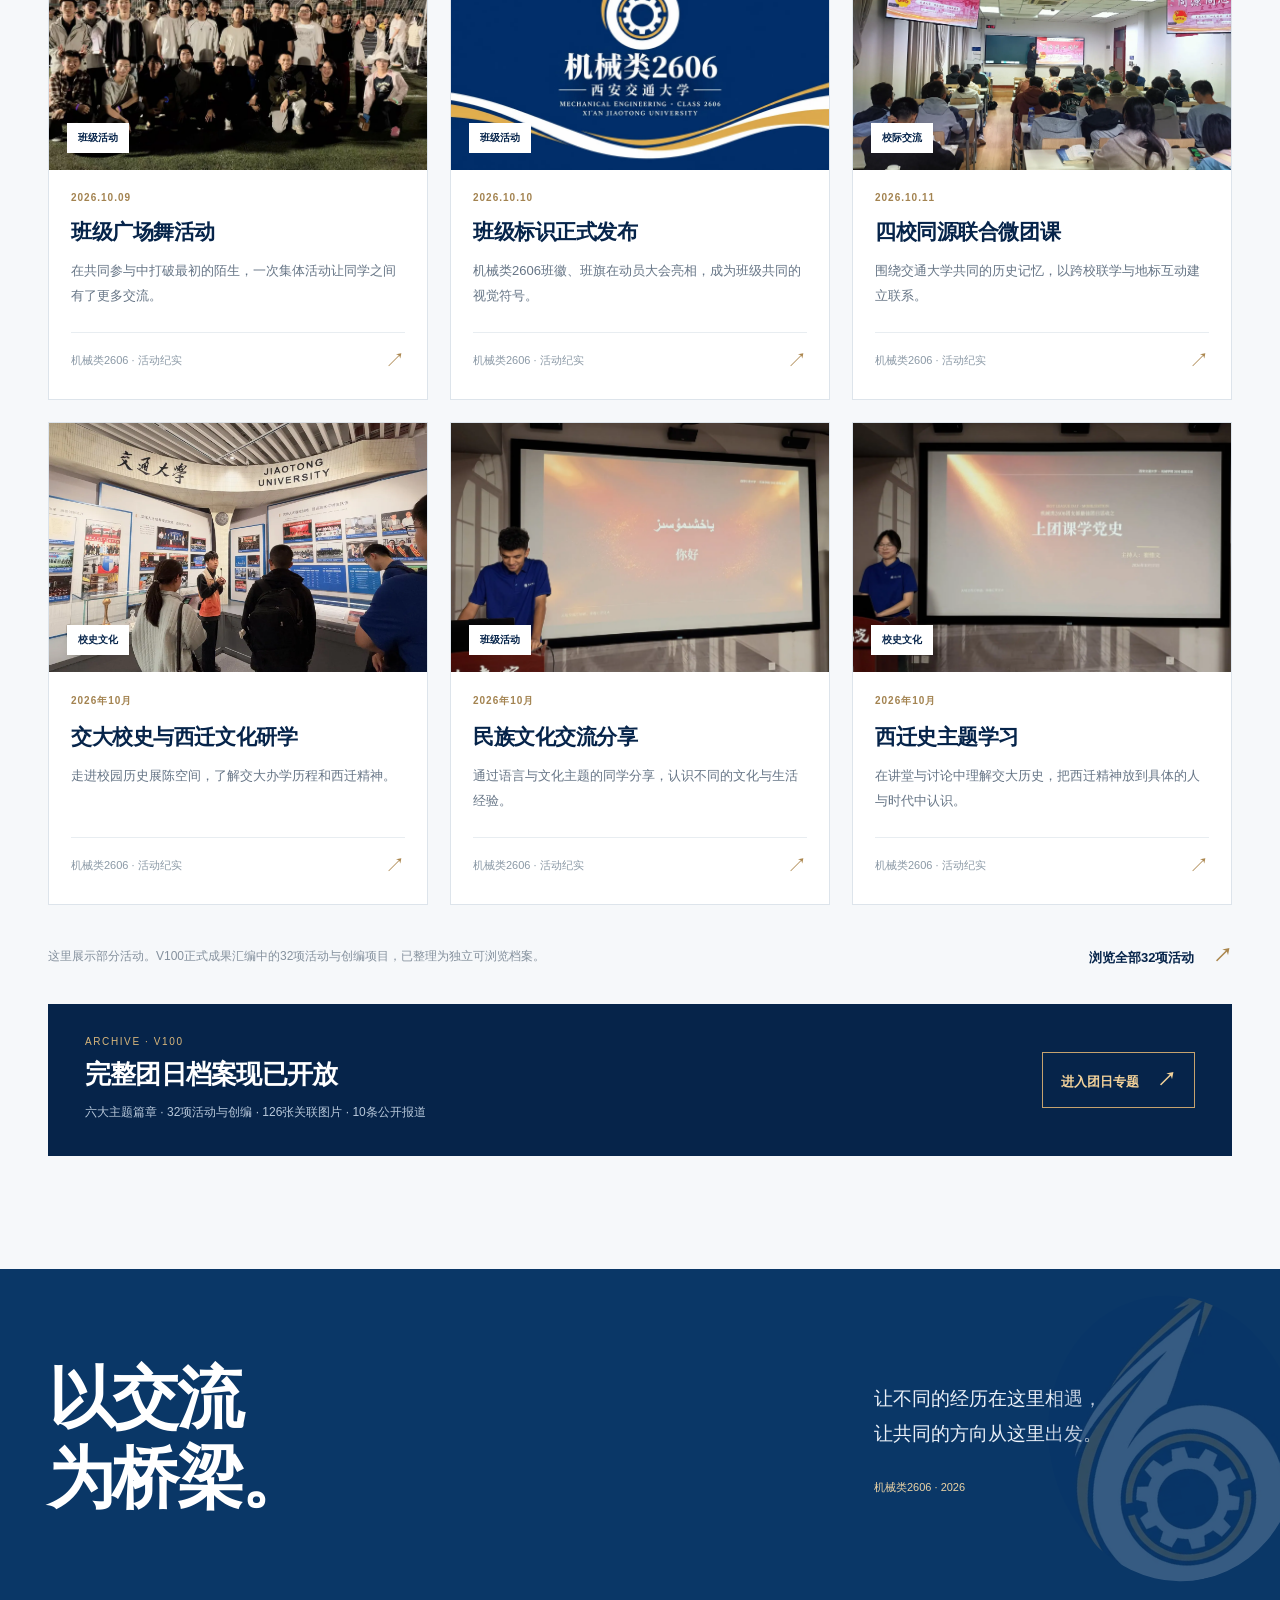
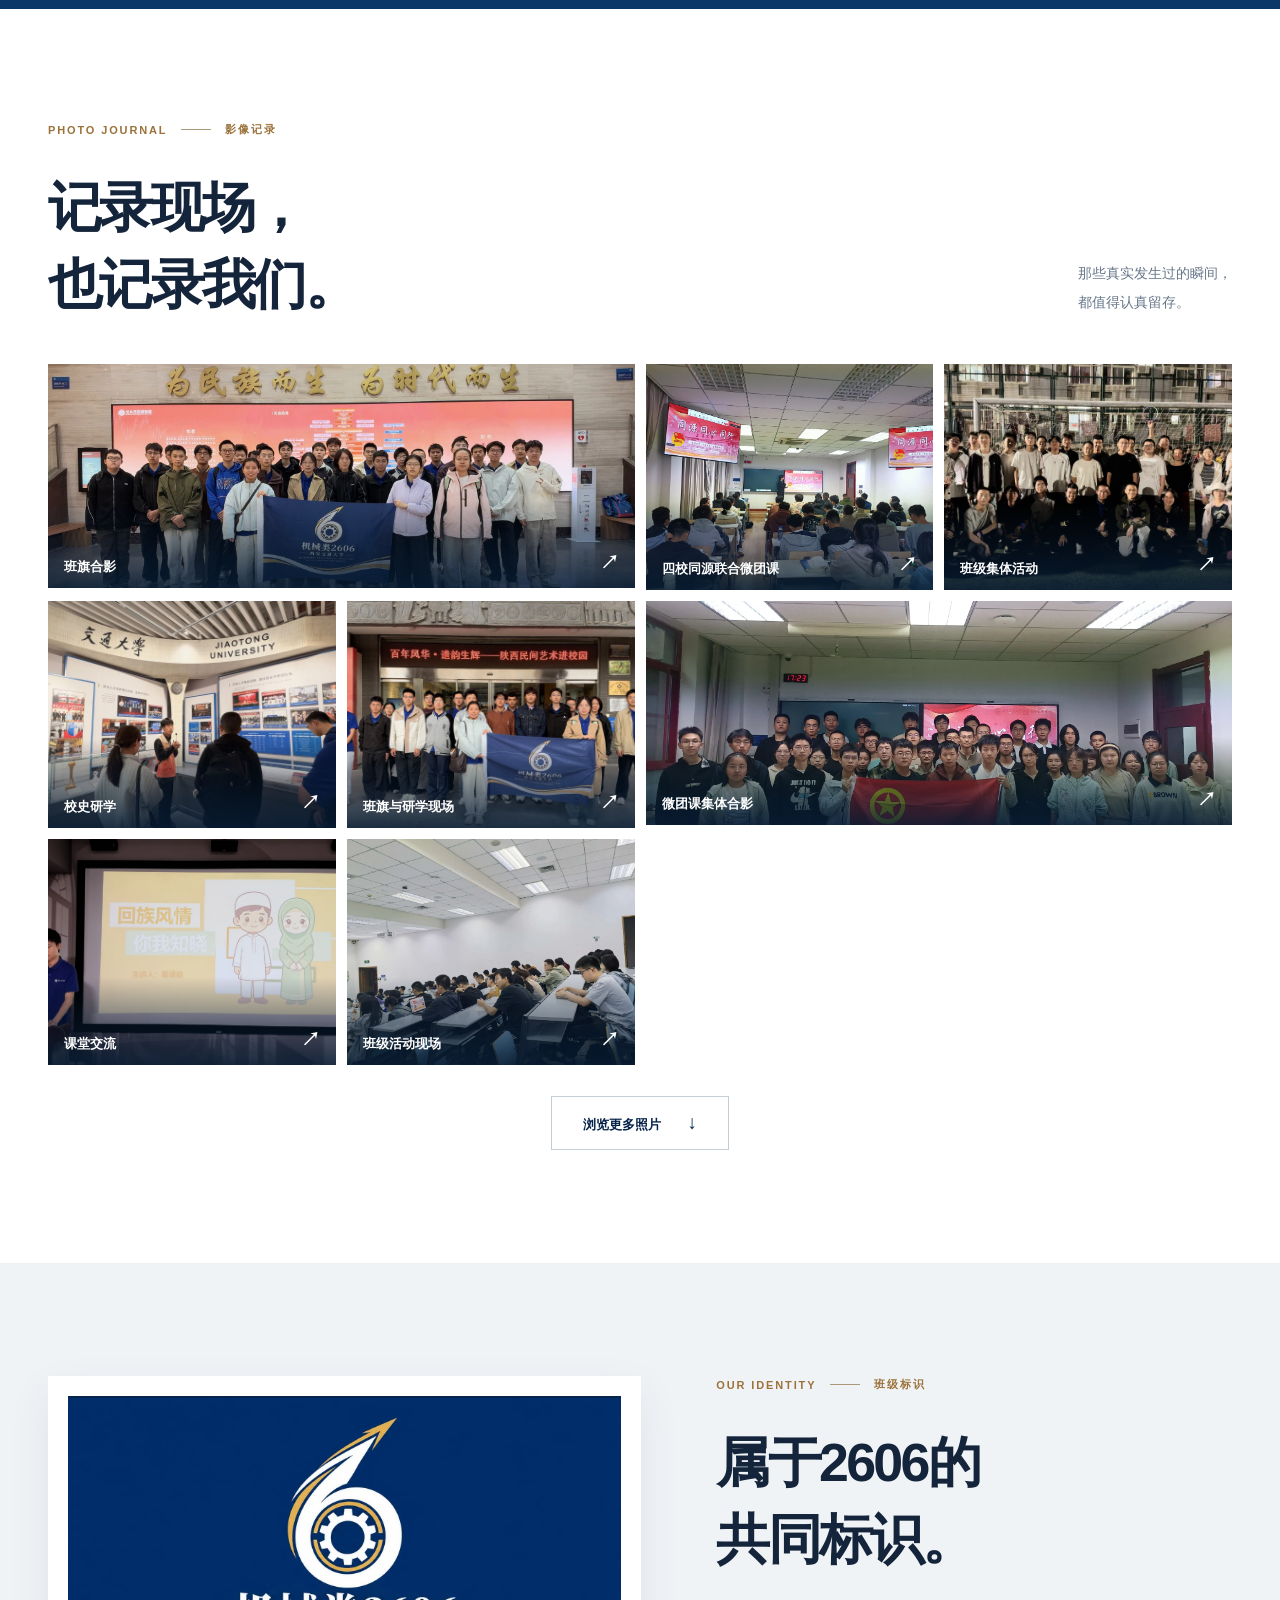
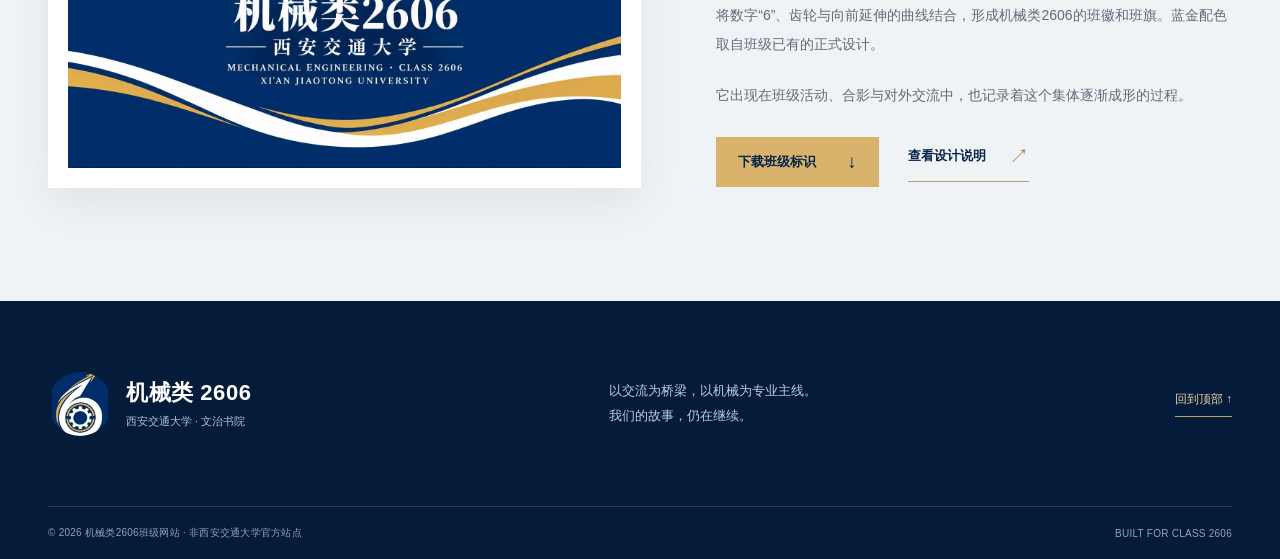
==== commit 4fb21ce4: "Publish complete V100 class activity archive with 32 event detail pages and press coverage" ====
--- a/index.html
+++ b/index.html
@@ -20,7 +20,7 @@
 <header class="header" id="header">
   <div class="container header-inner">
     <a href="#home" class="brand" aria-label="机械类2606 首页"><img src="assets/emblem.png" alt="" width="47" height="47"><span><strong>机械类 2606</strong><small>西安交通大学 · 文治书院</small></span></a>
-    <nav class="nav" id="mainNav" aria-label="主导航"><a href="#home" class="active">首页</a><a href="#about">班级概况</a><a href="#theme">最佳团日</a><a href="#events">活动纪实</a><a href="#gallery">影像记录</a><a href="#identity">班级标识</a></nav>
+    <nav class="nav" id="mainNav" aria-label="主导航"><a href="#home" class="active">首页</a><a href="#about">班级概况</a><a href="tuanri.html">团日档案</a><a href="#events">精选活动</a><a href="tuanri.html#reports">媒体报道</a><a href="#gallery">影像记录</a><a href="#identity">班级标识</a></nav>
     <a class="header-action" href="#events">探索2606 <span aria-hidden="true">↗</span></a>
     <button class="menu-button" id="menuButton" type="button" aria-label="打开导航" aria-expanded="false" aria-controls="mainNav"><span></span><span></span><span></span></button>
   </div>
@@ -34,7 +34,7 @@
       <div class="hero-eyebrow"><span></span>2026 级 · 机械类 2606 班</div>
       <h1>立足机械，<br>连接<span>更多可能。</span></h1>
       <p>以交流为桥梁，以机械为专业主线，<br>以学科交叉为特色，以西迁精神为内核。</p>
-      <div class="hero-buttons"><a class="btn primary" href="#about">认识2606 <span>→</span></a><a class="btn secondary" href="#theme">走进最佳团日 <span>↗</span></a></div>
+      <div class="hero-buttons"><a class="btn primary" href="#about">认识2606 <span>→</span></a><a class="btn secondary" href="tuanri.html">走进最佳团日 <span>↗</span></a></div>
     </div>
     <div class="hero-side">XJTU <span> / </span> MECHANICAL 2606 <span> / </span> 2026</div>
   </div>
@@ -43,7 +43,7 @@
 <section class="intro section-padding" id="about">
   <div class="container">
     <div class="section-overline">ABOUT US <span></span> 关于我们</div>
-    <div class="intro-lead"><h2>同一个班级，<br>不止一种<span>可能。</span></h2><div class="intro-text"><p>我们是西安交通大学文治书院机械类2606班。</p><p>从机械专业出发，把目光投向更多学科与真实的社会现场。课堂之外，我们参与校际联学、校园研学、科创交流与志愿劳动，也在一次次共同经历中成为更紧密的集体。</p><a class="link-underline" href="#theme">了解我们的团日主线 <span>↗</span></a></div></div>
+    <div class="intro-lead"><h2>同一个班级，<br>不止一种<span>可能。</span></h2><div class="intro-text"><p>我们是西安交通大学文治书院机械类2606班。</p><p>从机械专业出发，把目光投向更多学科与真实的社会现场。课堂之外，我们参与校际联学、校园研学、科创交流与志愿劳动，也在一次次共同经历中成为更紧密的集体。</p><a class="link-underline" href="tuanri.html">了解我们的团日主线 <span>↗</span></a></div></div>
     <div class="intro-strip"><div><strong>2026</strong><span>相遇于西安交大</span></div><div><strong>机械</strong><span>共同的专业起点</span></div><div><strong>交流</strong><span>链接不同校园与学科</span></div><div><strong>西迁</strong><span>赓续交大精神</span></div></div>
   </div>
 </section>
@@ -61,7 +61,7 @@
         <article><img src="assets/class-joint.webp" alt="课堂上的班级分享活动" loading="lazy"><div><span>03 / 共同成长</span><h3>从课堂出发，走向现场。</h3></div></article>
       </div>
     </div>
-    <div class="mission-bottom"><p>交流为桥梁 · 机械为主线 · 交叉为特色 · 西迁为内核</p><a href="#events" class="link-underline white-link">查看活动纪实 <span>↗</span></a></div>
+    <div class="mission-bottom"><p>交流为桥梁 · 机械为主线 · 交叉为特色 · 西迁为内核</p><a href="tuanri.html" class="link-underline white-link">浏览完整32项活动档案 <span>↗</span></a></div>
   </div>
 </section>
 <section class="events section-padding" id="events">
@@ -69,7 +69,7 @@
     <div class="section-heading events-head"><div><div class="section-overline">ACTIVITIES <span></span> 活动纪实</div><h2>我们的2026，<br>正在继续。</h2></div><p>从相识到同行。每一次走出教室，<br>都成为2606共同记忆的一部分。</p></div>
     <div class="filters" role="group" aria-label="活动筛选" id="filters"><button class="selected" type="button" data-filter="all" aria-pressed="true">全部活动</button><button type="button" data-filter="community" aria-pressed="false">班级活动</button><button type="button" data-filter="connect" aria-pressed="false">校际交流</button><button type="button" data-filter="culture" aria-pressed="false">校史文化</button></div>
     <div class="events-grid" id="eventsGrid" aria-live="polite"></div>
-    <div class="events-note"><span>部分活动仍在整理归档，网站持续更新。</span><a href="#gallery">查看更多现场照片 <span>↗</span></a></div>
+    <div class="events-note"><span>这里展示部分活动。V100正式成果汇编中的32项活动与创编项目，已整理为独立可浏览档案。</span><a href="tuanri.html#catalogue">浏览全部32项活动 <span>↗</span></a></div><div class="homepage-archive-cta"><div><span>ARCHIVE · V100</span><strong>完整团日档案现已开放</strong><p>六大主题篇章 · 32项活动与创编 · 126张关联图片 · 10条公开报道</p></div><a href="tuanri.html">进入团日专题 <span>↗</span></a></div>
   </div>
 </section>
 <section class="quote-band"><div class="container quote-inner"><div class="quote-left">以交流<br>为桥梁。</div><div class="quote-body">让不同的经历在这里相遇，<br>让共同的方向从这里出发。<span>机械类2606 · 2026</span></div><div class="quote-emblem"><img src="assets/emblem.png" alt="" loading="lazy"></div></div></section>
--- a/styles.css
+++ b/styles.css
@@ -15,3 +15,5 @@
 @media(max-width:870px){.header{height:77px}.header-inner{justify-content:space-between}.menu-button{display:flex;margin-left:auto}.nav{display:none;position:absolute;top:77px;left:0;right:0;height:auto;background:#fff;box-shadow:0 20px 25px #0925461c;border-top:1px solid #e5e9ee;padding:15px 35px 23px;flex-direction:column;align-items:stretch;gap:0}.nav.open{display:flex}.nav a{padding:16px 0;font-size:14px;border-bottom:1px solid #e7eaee;height:auto}.nav a:after{display:none}.hero{height:680px}.hero h1{font-size:64px}.hero-side{display:none}.intro-lead{grid-template-columns:1fr 1fr;gap:35px}.intro h2,.section-heading h2,.identity h2{font-size:43px}.intro-strip>div{padding:25px 17px}.mission-feature{min-height:410px}.mission-layout{min-height:410px}.mission-feature-text h3{font-size:26px}.mission-secondary article h3{font-size:20px}.events-grid{grid-template-columns:repeat(2,1fr)}.photo-item{grid-column:span 4}.photo-item:nth-child(1),.photo-item:nth-child(6){grid-column:span 8;aspect-ratio:2.62}.quote-body{margin-right:0}.quote-emblem{opacity:.11}.identity-grid{gap:28px}}
 @media(max-width:600px){html{scroll-padding-top:74px}.container{width:calc(100% - 36px)}.topbar-inner{height:27px;font-size:9px}.topbar-inner span:last-child{display:none}.header{height:71px}.header-inner{gap:8px}.brand img{width:42px;height:42px}.brand strong{font-size:18px}.brand small{font-size:9px}.nav{top:71px;padding:10px 18px 23px}.hero{height:640px;max-height:none;min-height:0}.hero-background img{object-position:61% center}.hero-overlay{background:linear-gradient(90deg,#041b3ded,#041a38aa 75%),linear-gradient(0deg,#041b3de0,transparent 65%)}.hero-content{height:calc(100% - 55px);align-items:center}.hero-eyebrow{font-size:10px;letter-spacing:.09em;margin-bottom:25px}.hero h1{font-size:clamp(41px,11.5vw,64px);line-height:1.33;margin-bottom:20px}.hero-copy p{font-size:12px;line-height:2;max-width:355px;margin-bottom:28px}.hero-copy p br{display:none}.hero-buttons{gap:10px}.btn{font-size:12px;padding:11px 14px;gap:15px;min-height:47px}.btn span{font-size:17px}.hero-bottom{height:55px}.hero-bottom-inner{font-size:9px;letter-spacing:.02em}.hero-bottom a{gap:10px}.section-padding{padding:74px 0}.section-overline{font-size:10px;margin-bottom:24px;letter-spacing:.09em}.intro-lead{grid-template-columns:1fr;gap:24px}.intro h2,.section-heading h2,.identity h2{font-size:clamp(35px,9.5vw,47px)}.intro-text p{font-size:13px;line-height:1.95}.intro-text p:first-child{font-size:15px}.intro-strip{grid-template-columns:repeat(2,1fr);margin-top:42px}.intro-strip>div{padding:19px 15px;border-bottom:1px solid #dce2e9}.intro-strip>div:first-child{padding-left:15px}.intro-strip>div:nth-child(2){border-right:0}.intro-strip>div:nth-child(3),.intro-strip>div:nth-child(4){border-bottom:0}.intro-strip strong{font-size:25px}.intro-strip span{font-size:10px}.section-heading{display:block;margin-bottom:31px}.section-heading>p{margin-top:18px;font-size:12px;line-height:1.9}.mission-layout{display:block;min-height:0}.mission-feature{min-height:370px}.mission-feature-text{left:20px;bottom:16px;right:20px}.mission-feature-text h3{font-size:26px}.mission-feature-text p{font-size:11px}.mission-secondary{display:grid;grid-template-columns:1fr 1fr;grid-template-rows:210px;gap:10px;margin-top:10px}.mission-secondary article>div{left:12px;bottom:13px;right:9px}.mission-secondary article h3{font-size:15px}.mission-secondary article span{font-size:9px}.mission-bottom{display:block}.mission-bottom p{font-size:11px;line-height:1.9;margin-bottom:15px}.filters{gap:6px;margin-bottom:24px}.filters button{padding:8px 10px;font-size:11px}.events-grid{grid-template-columns:repeat(2,minmax(0,1fr));gap:11px}.event-card-photo{aspect-ratio:1.12}.event-card-photo span{bottom:8px;left:7px;padding:6px 8px;font-size:9px}.event-card-info{padding:15px 11px 17px}.event-meta{font-size:9px}.event-card h3{font-size:16px;line-height:1.5;margin:10px 0}.event-card p{font-size:11px;line-height:1.7;margin-bottom:16px}.event-card footer{font-size:9px}.events-note{flex-direction:column;align-items:flex-start;gap:14px;font-size:11px;margin-top:24px}.quote-inner{min-height:320px;display:block;padding:47px 0}.quote-left{font-size:46px;padding:0 0 23px}.quote-body{font-size:15px}.quote-body span{margin-top:17px}.quote-emblem{width:170px;right:0;bottom:0}.photo-grid{grid-template-columns:repeat(4,minmax(0,1fr));gap:7px}.photo-item,.photo-item:nth-child(1),.photo-item:nth-child(6){grid-column:span 2;aspect-ratio:1.13}.photo-item:nth-child(1){grid-column:span 4;aspect-ratio:1.7}.photo-caption{min-height:65px;padding:36px 10px 9px;font-size:11px}.photo-caption i{font-size:16px}.identity-grid{grid-template-columns:1fr;gap:35px}.identity-image{padding:11px}.identity-content>p{font-size:13px;line-height:1.9;margin-top:17px}.identity-actions{gap:25px}.identity-actions .link-underline{font-size:12px}.footer-main{display:block;padding:45px 0}.footer-main p{margin:31px 0 27px}.footer-base{display:block;line-height:1.9;font-size:10px}.footer-base span{display:block}.lightbox{padding:16px 36px 10px}.lightbox-arrow{width:30px;height:54px;font-size:27px}.lightbox-arrow.left{left:4px}.lightbox-arrow.right{right:4px}.lightbox-caption{padding:0;font-size:11px}}
 @media(prefers-reduced-motion:reduce){*,*:before,*:after{scroll-behavior:auto!important;transition:none!important;animation:none!important}}
+
+.homepage-archive-cta{margin-top:35px;background:var(--navy);color:white;padding:32px 37px;display:flex;justify-content:space-between;gap:30px;align-items:center}.homepage-archive-cta>div{display:flex;flex-direction:column;gap:10px}.homepage-archive-cta>div>span{font-size:10px;letter-spacing:.16em;color:#d9b77c}.homepage-archive-cta strong{font-size:26px;letter-spacing:-.03em}.homepage-archive-cta p{font-size:12px;color:#b8c8da;margin:0;line-height:1.8}.homepage-archive-cta>a{white-space:nowrap;border:1px solid #c5a26e;color:#f3d29a;padding:14px 18px;font-size:13px;font-weight:700}.homepage-archive-cta>a span{font-size:19px;margin-left:14px}@media(max-width:650px){.homepage-archive-cta{display:block;padding:25px 22px}.homepage-archive-cta strong{font-size:21px}.homepage-archive-cta>a{display:inline-flex;margin-top:23px;font-size:12px}}
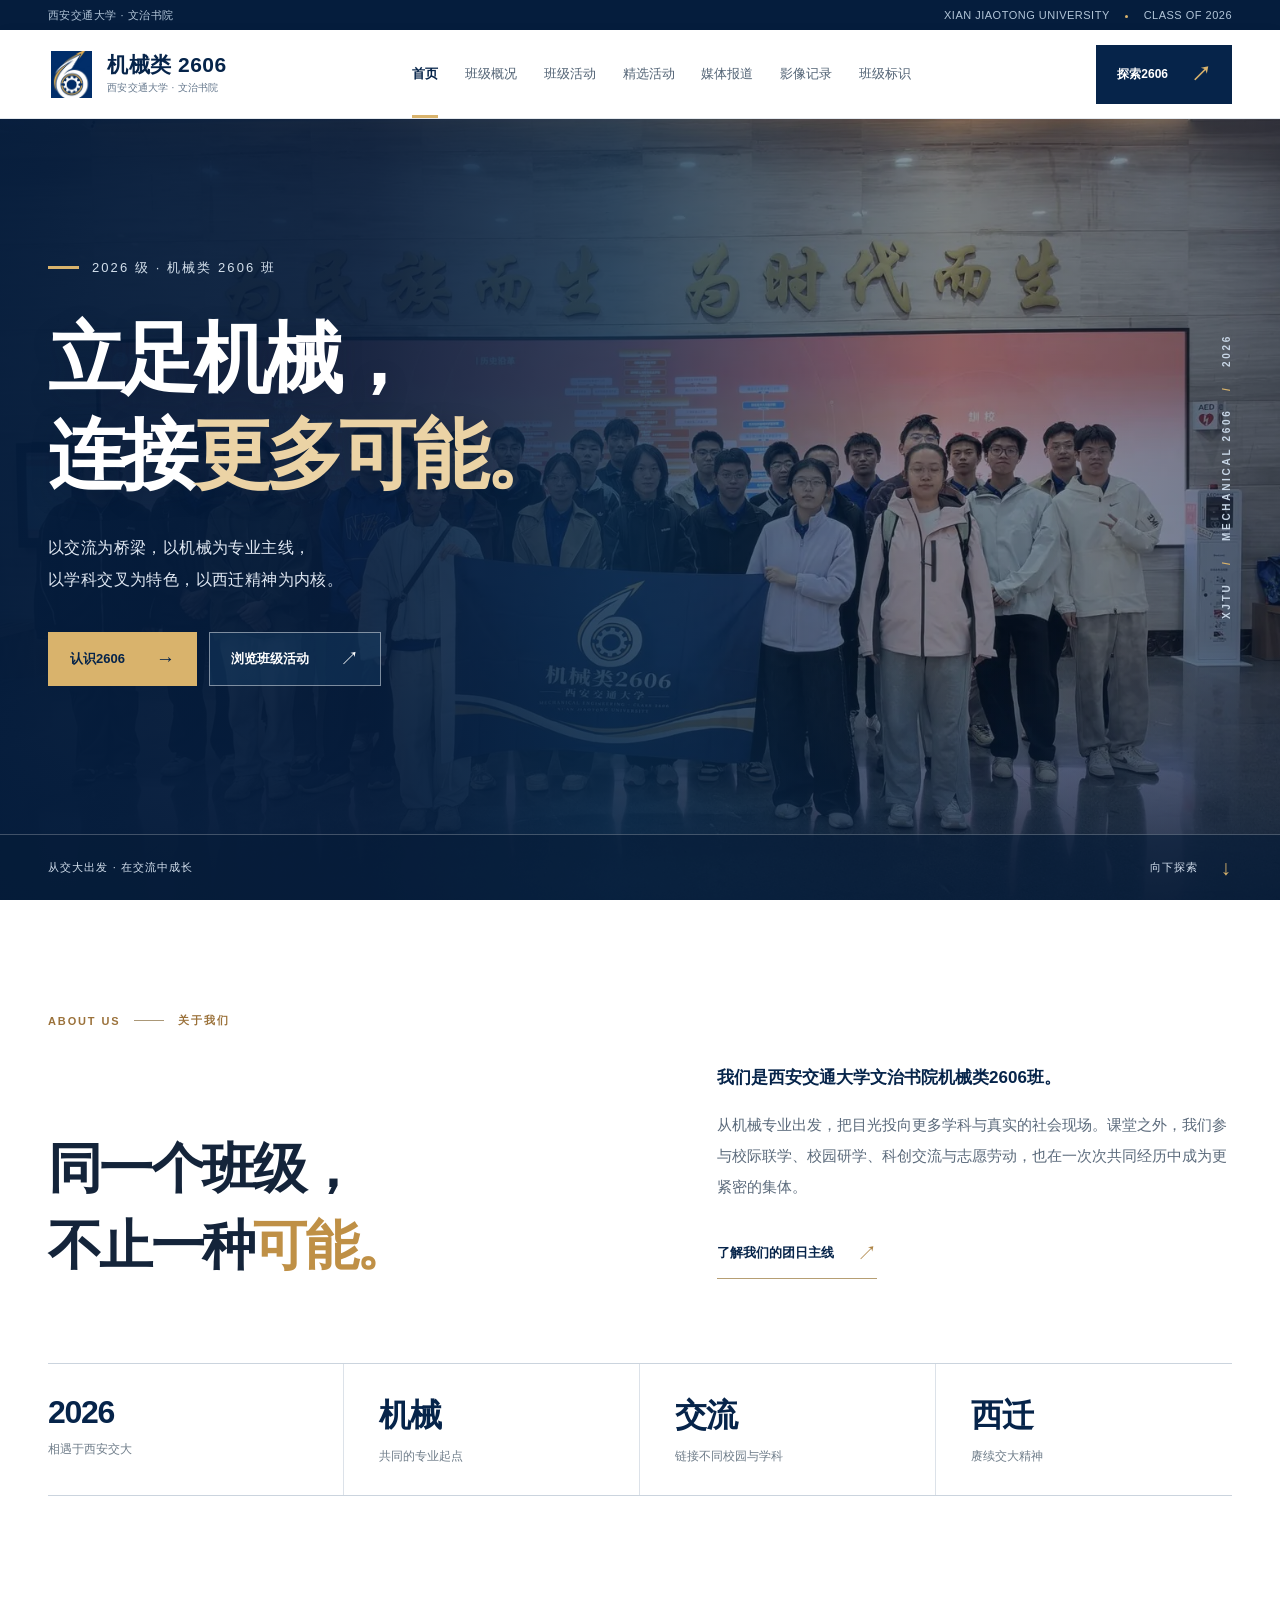
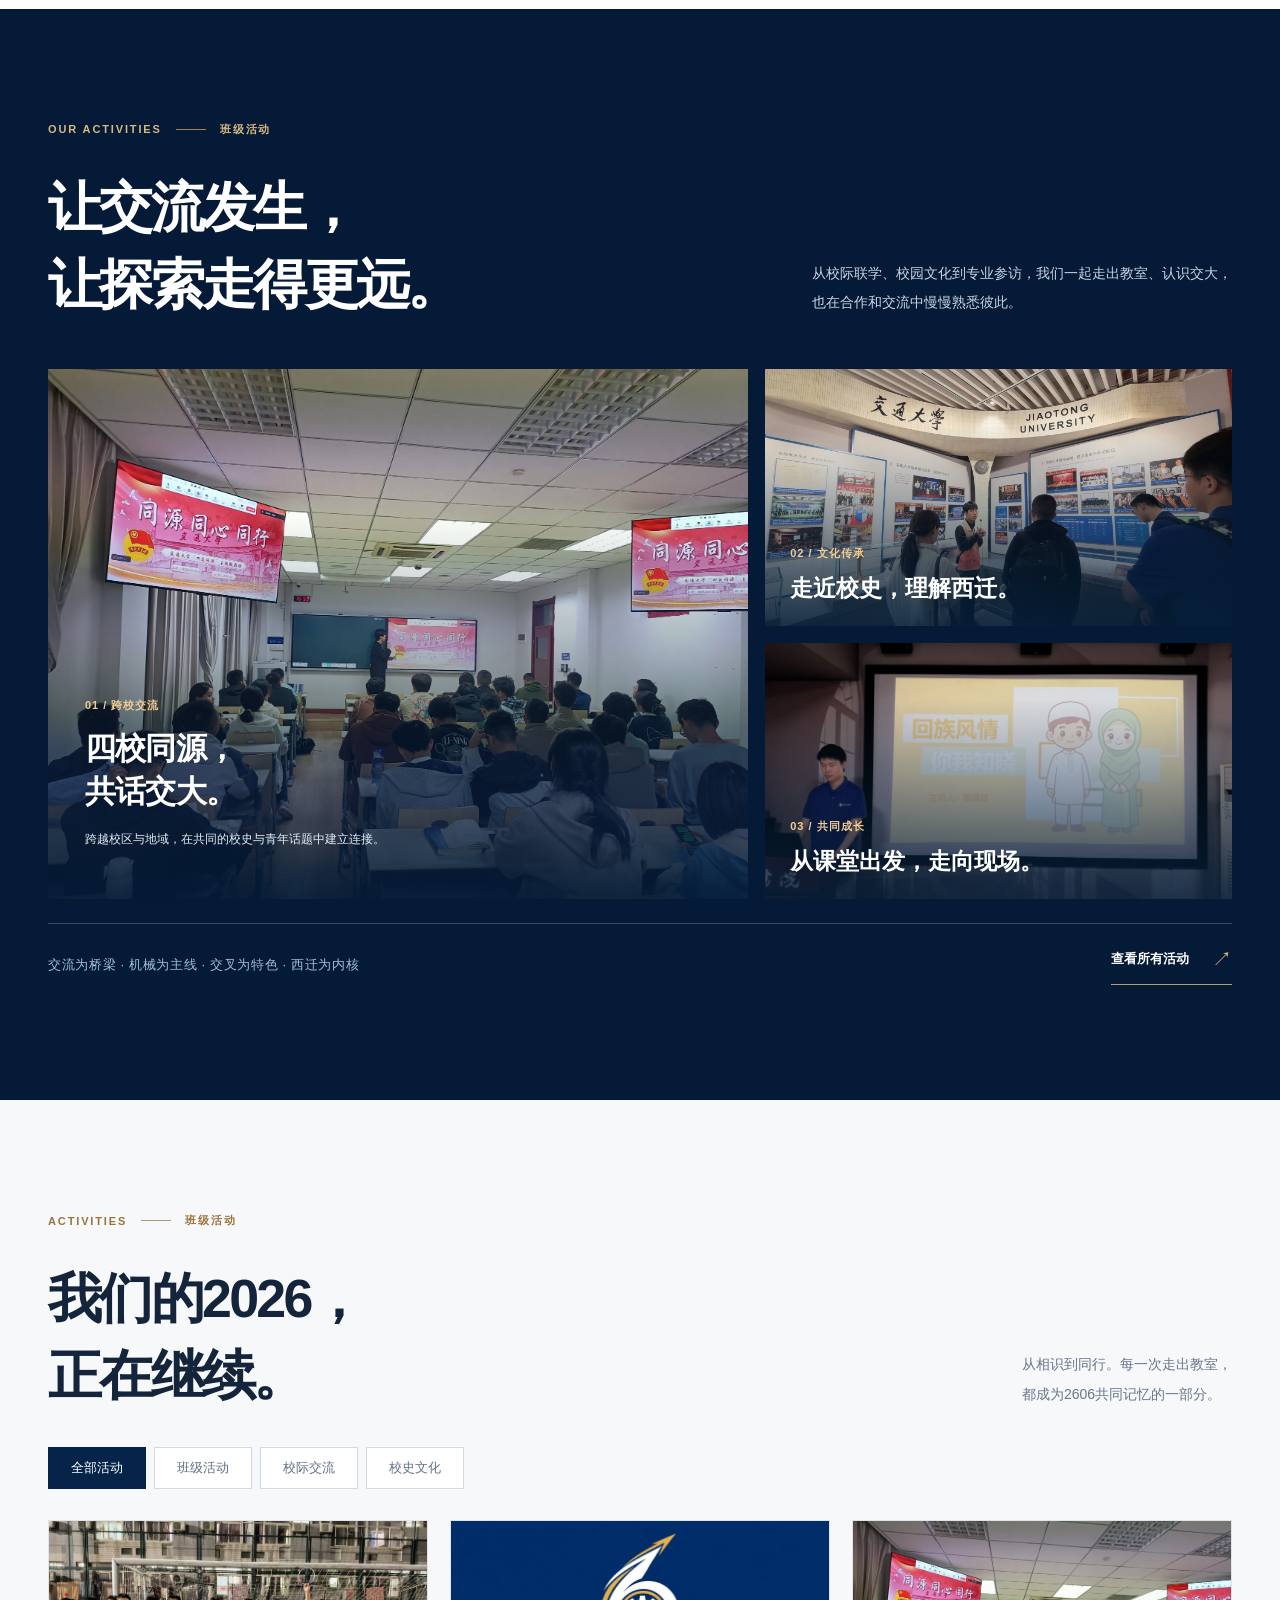
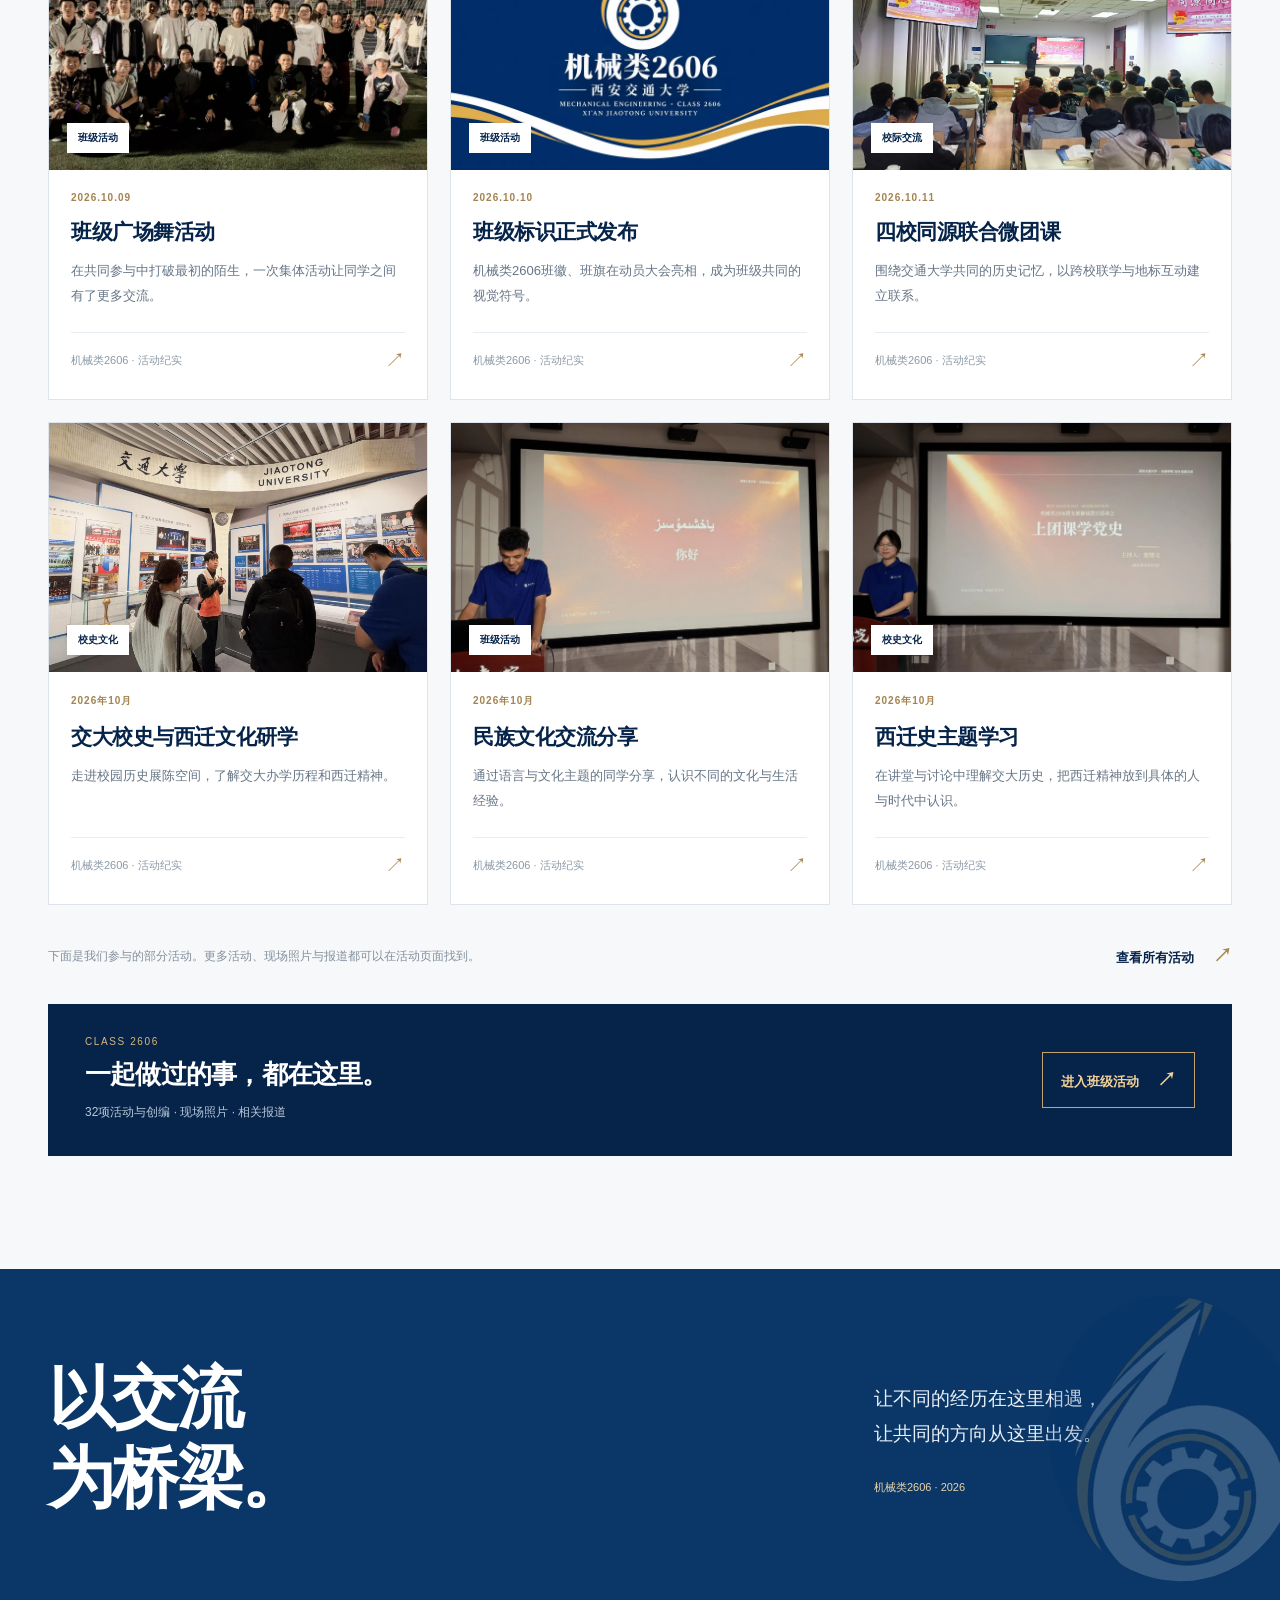
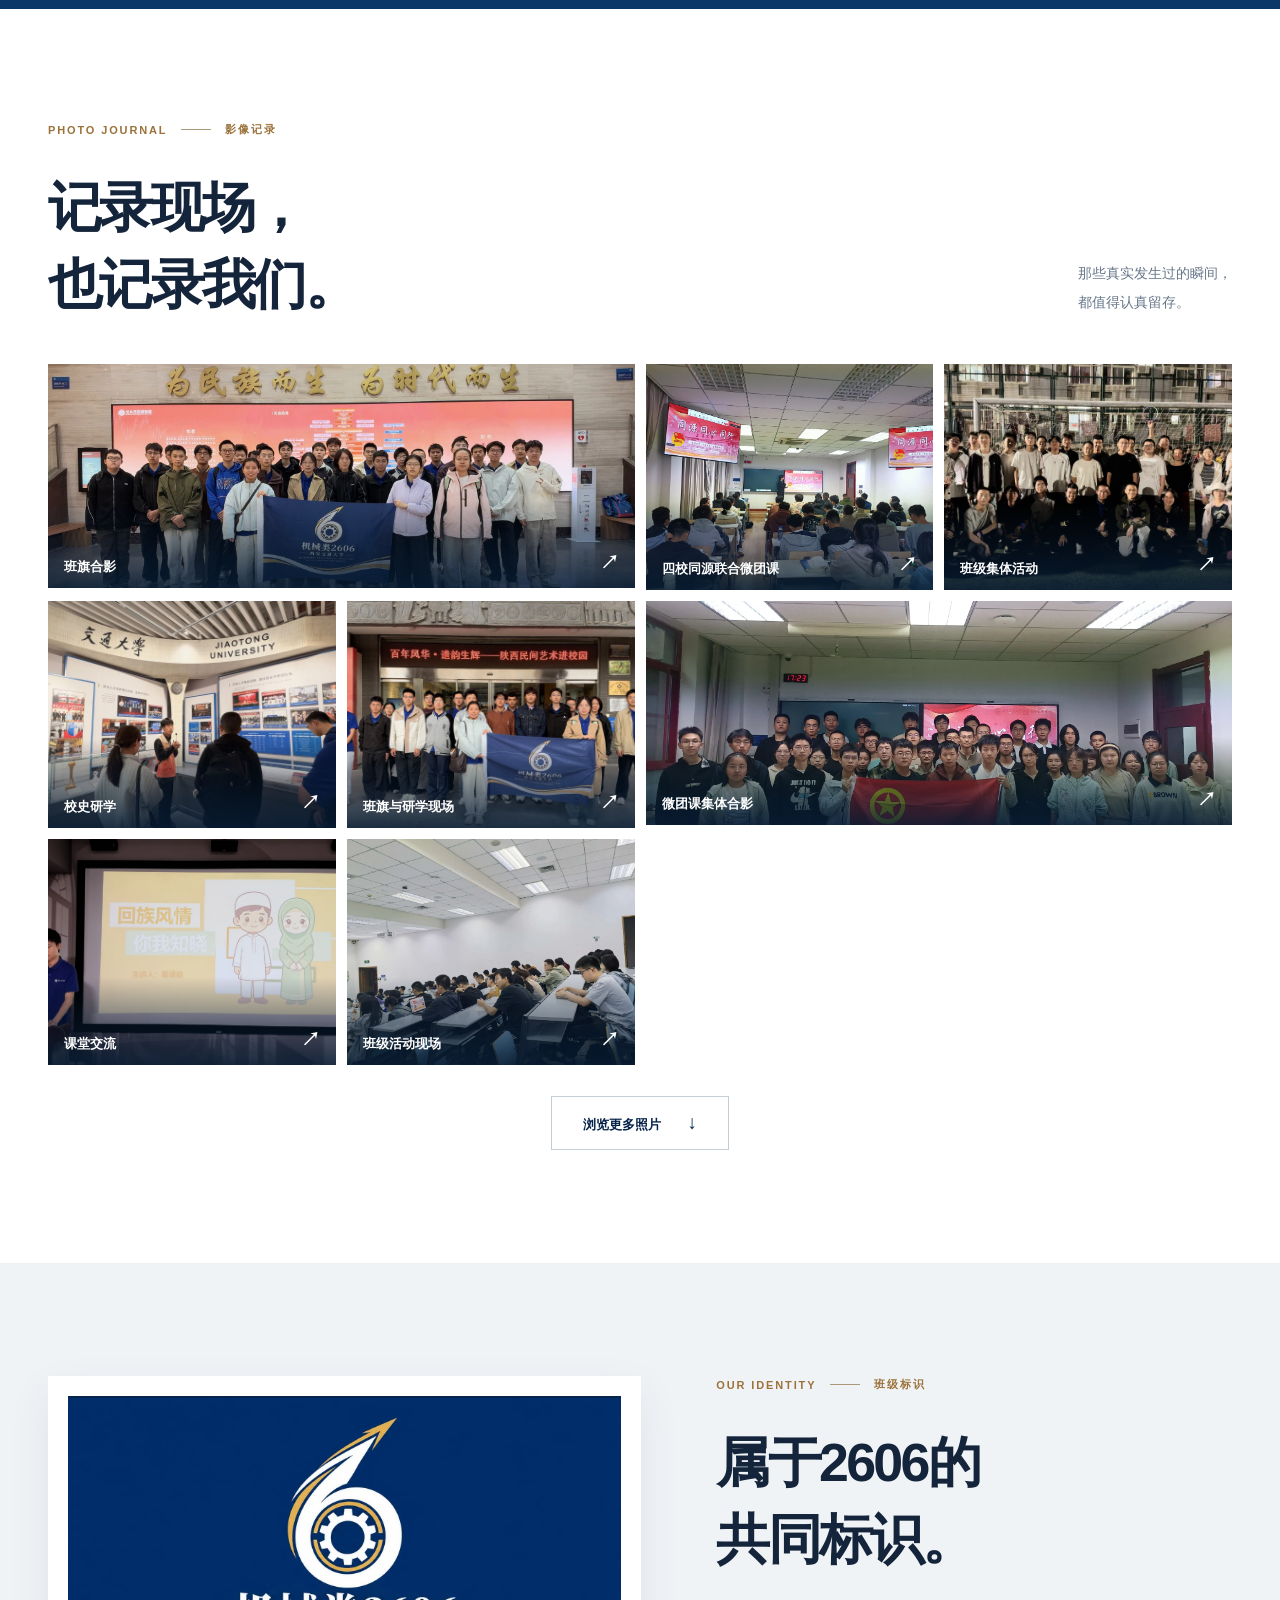
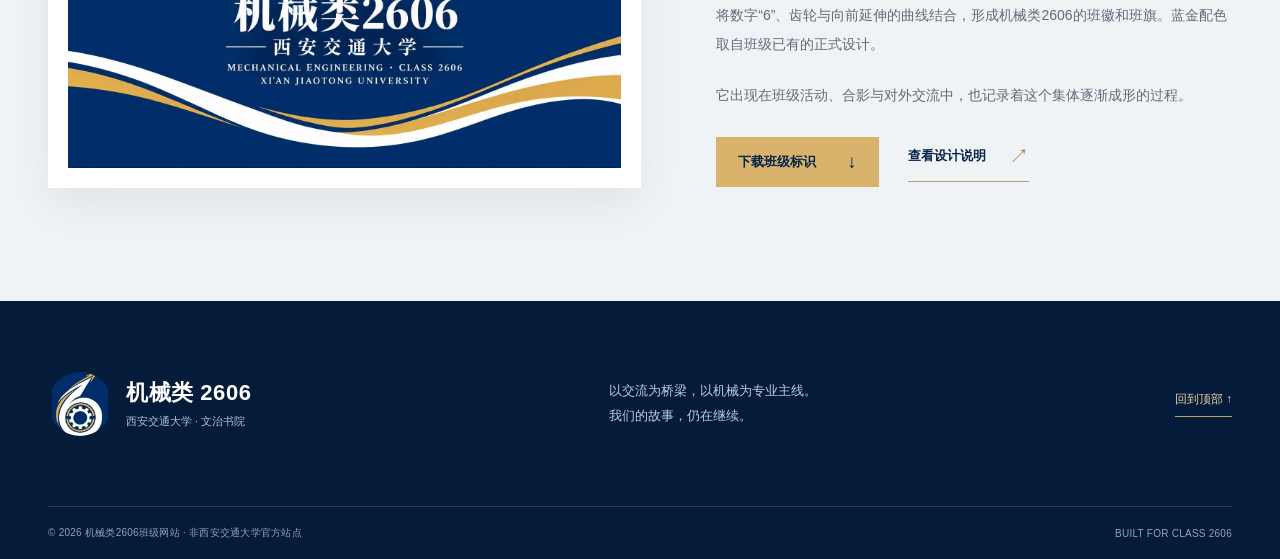
==== commit a6428a89: "Present class activities as part of 2606 homepage" ====
--- a/index.html
+++ b/index.html
@@ -20,7 +20,7 @@
 <header class="header" id="header">
   <div class="container header-inner">
     <a href="#home" class="brand" aria-label="机械类2606 首页"><img src="assets/emblem.png" alt="" width="47" height="47"><span><strong>机械类 2606</strong><small>西安交通大学 · 文治书院</small></span></a>
-    <nav class="nav" id="mainNav" aria-label="主导航"><a href="#home" class="active">首页</a><a href="#about">班级概况</a><a href="tuanri.html">团日档案</a><a href="#events">精选活动</a><a href="tuanri.html#reports">媒体报道</a><a href="#gallery">影像记录</a><a href="#identity">班级标识</a></nav>
+    <nav class="nav" id="mainNav" aria-label="主导航"><a href="#home" class="active">首页</a><a href="#about">班级概况</a><a href="activities.html">班级活动</a><a href="#events">精选活动</a><a href="activities.html#reports">媒体报道</a><a href="#gallery">影像记录</a><a href="#identity">班级标识</a></nav>
     <a class="header-action" href="#events">探索2606 <span aria-hidden="true">↗</span></a>
     <button class="menu-button" id="menuButton" type="button" aria-label="打开导航" aria-expanded="false" aria-controls="mainNav"><span></span><span></span><span></span></button>
   </div>
@@ -34,7 +34,7 @@
       <div class="hero-eyebrow"><span></span>2026 级 · 机械类 2606 班</div>
       <h1>立足机械，<br>连接<span>更多可能。</span></h1>
       <p>以交流为桥梁，以机械为专业主线，<br>以学科交叉为特色，以西迁精神为内核。</p>
-      <div class="hero-buttons"><a class="btn primary" href="#about">认识2606 <span>→</span></a><a class="btn secondary" href="tuanri.html">走进最佳团日 <span>↗</span></a></div>
+      <div class="hero-buttons"><a class="btn primary" href="#about">认识2606 <span>→</span></a><a class="btn secondary" href="activities.html">浏览班级活动 <span>↗</span></a></div>
     </div>
     <div class="hero-side">XJTU <span> / </span> MECHANICAL 2606 <span> / </span> 2026</div>
   </div>
@@ -43,13 +43,13 @@
 <section class="intro section-padding" id="about">
   <div class="container">
     <div class="section-overline">ABOUT US <span></span> 关于我们</div>
-    <div class="intro-lead"><h2>同一个班级，<br>不止一种<span>可能。</span></h2><div class="intro-text"><p>我们是西安交通大学文治书院机械类2606班。</p><p>从机械专业出发，把目光投向更多学科与真实的社会现场。课堂之外，我们参与校际联学、校园研学、科创交流与志愿劳动，也在一次次共同经历中成为更紧密的集体。</p><a class="link-underline" href="tuanri.html">了解我们的团日主线 <span>↗</span></a></div></div>
+    <div class="intro-lead"><h2>同一个班级，<br>不止一种<span>可能。</span></h2><div class="intro-text"><p>我们是西安交通大学文治书院机械类2606班。</p><p>从机械专业出发，把目光投向更多学科与真实的社会现场。课堂之外，我们参与校际联学、校园研学、科创交流与志愿劳动，也在一次次共同经历中成为更紧密的集体。</p><a class="link-underline" href="activities.html">了解我们的团日主线 <span>↗</span></a></div></div>
     <div class="intro-strip"><div><strong>2026</strong><span>相遇于西安交大</span></div><div><strong>机械</strong><span>共同的专业起点</span></div><div><strong>交流</strong><span>链接不同校园与学科</span></div><div><strong>西迁</strong><span>赓续交大精神</span></div></div>
   </div>
 </section>
 <section class="mission section-padding" id="theme">
   <div class="container">
-    <div class="section-heading light-heading"><div><div class="section-overline">OUR DIRECTION <span></span> 最佳团日</div><h2>让交流发生，<br>让探索走得更远。</h2></div><p>围绕建校130周年、迁校70周年的历史节点，我们以跨学校、跨学段、跨专业的交流为纽带，把机械专业的学习延伸到更广阔的实践中。</p></div>
+    <div class="section-heading light-heading"><div><div class="section-overline">OUR ACTIVITIES <span></span> 班级活动</div><h2>让交流发生，<br>让探索走得更远。</h2></div><p>从校际联学、校园文化到专业参访，我们一起走出教室、认识交大，也在合作和交流中慢慢熟悉彼此。</p></div>
     <div class="mission-layout">
       <article class="mission-feature">
         <img src="assets/four-schools.webp" alt="四校同源联学活动现场" loading="lazy">
@@ -61,15 +61,15 @@
         <article><img src="assets/class-joint.webp" alt="课堂上的班级分享活动" loading="lazy"><div><span>03 / 共同成长</span><h3>从课堂出发，走向现场。</h3></div></article>
       </div>
     </div>
-    <div class="mission-bottom"><p>交流为桥梁 · 机械为主线 · 交叉为特色 · 西迁为内核</p><a href="tuanri.html" class="link-underline white-link">浏览完整32项活动档案 <span>↗</span></a></div>
+    <div class="mission-bottom"><p>交流为桥梁 · 机械为主线 · 交叉为特色 · 西迁为内核</p><a href="activities.html" class="link-underline white-link">查看所有活动 <span>↗</span></a></div>
   </div>
 </section>
 <section class="events section-padding" id="events">
   <div class="container">
-    <div class="section-heading events-head"><div><div class="section-overline">ACTIVITIES <span></span> 活动纪实</div><h2>我们的2026，<br>正在继续。</h2></div><p>从相识到同行。每一次走出教室，<br>都成为2606共同记忆的一部分。</p></div>
+    <div class="section-heading events-head"><div><div class="section-overline">ACTIVITIES <span></span> 班级活动</div><h2>我们的2026，<br>正在继续。</h2></div><p>从相识到同行。每一次走出教室，<br>都成为2606共同记忆的一部分。</p></div>
     <div class="filters" role="group" aria-label="活动筛选" id="filters"><button class="selected" type="button" data-filter="all" aria-pressed="true">全部活动</button><button type="button" data-filter="community" aria-pressed="false">班级活动</button><button type="button" data-filter="connect" aria-pressed="false">校际交流</button><button type="button" data-filter="culture" aria-pressed="false">校史文化</button></div>
     <div class="events-grid" id="eventsGrid" aria-live="polite"></div>
-    <div class="events-note"><span>这里展示部分活动。V100正式成果汇编中的32项活动与创编项目，已整理为独立可浏览档案。</span><a href="tuanri.html#catalogue">浏览全部32项活动 <span>↗</span></a></div><div class="homepage-archive-cta"><div><span>ARCHIVE · V100</span><strong>完整团日档案现已开放</strong><p>六大主题篇章 · 32项活动与创编 · 126张关联图片 · 10条公开报道</p></div><a href="tuanri.html">进入团日专题 <span>↗</span></a></div>
+    <div class="events-note"><span>下面是我们参与的部分活动。更多活动、现场照片与报道都可以在活动页面找到。</span><a href="activities.html#catalogue">查看所有活动 <span>↗</span></a></div><div class="homepage-archive-cta"><div><span>CLASS 2606</span><strong>一起做过的事，都在这里。</strong><p>32项活动与创编 · 现场照片 · 相关报道</p></div><a href="activities.html">进入班级活动 <span>↗</span></a></div>
   </div>
 </section>
 <section class="quote-band"><div class="container quote-inner"><div class="quote-left">以交流<br>为桥梁。</div><div class="quote-body">让不同的经历在这里相遇，<br>让共同的方向从这里出发。<span>机械类2606 · 2026</span></div><div class="quote-emblem"><img src="assets/emblem.png" alt="" loading="lazy"></div></div></section>
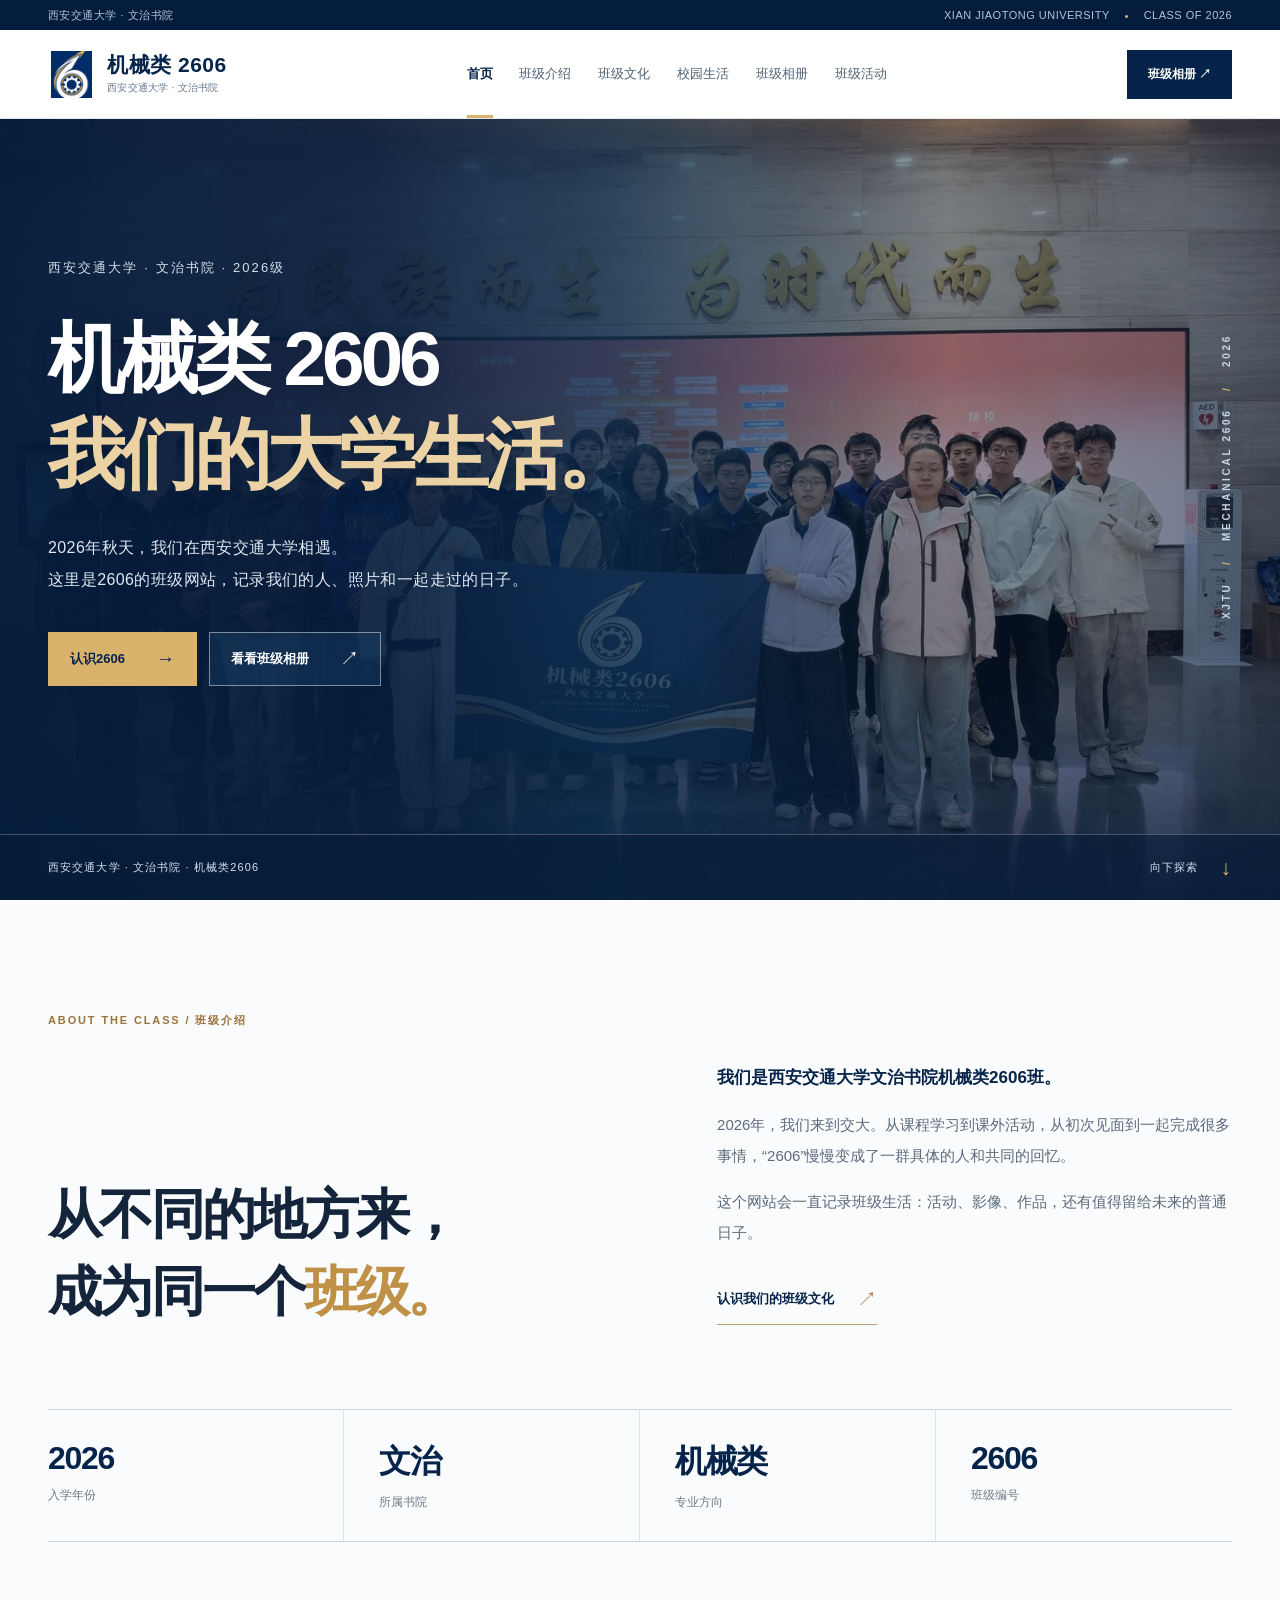
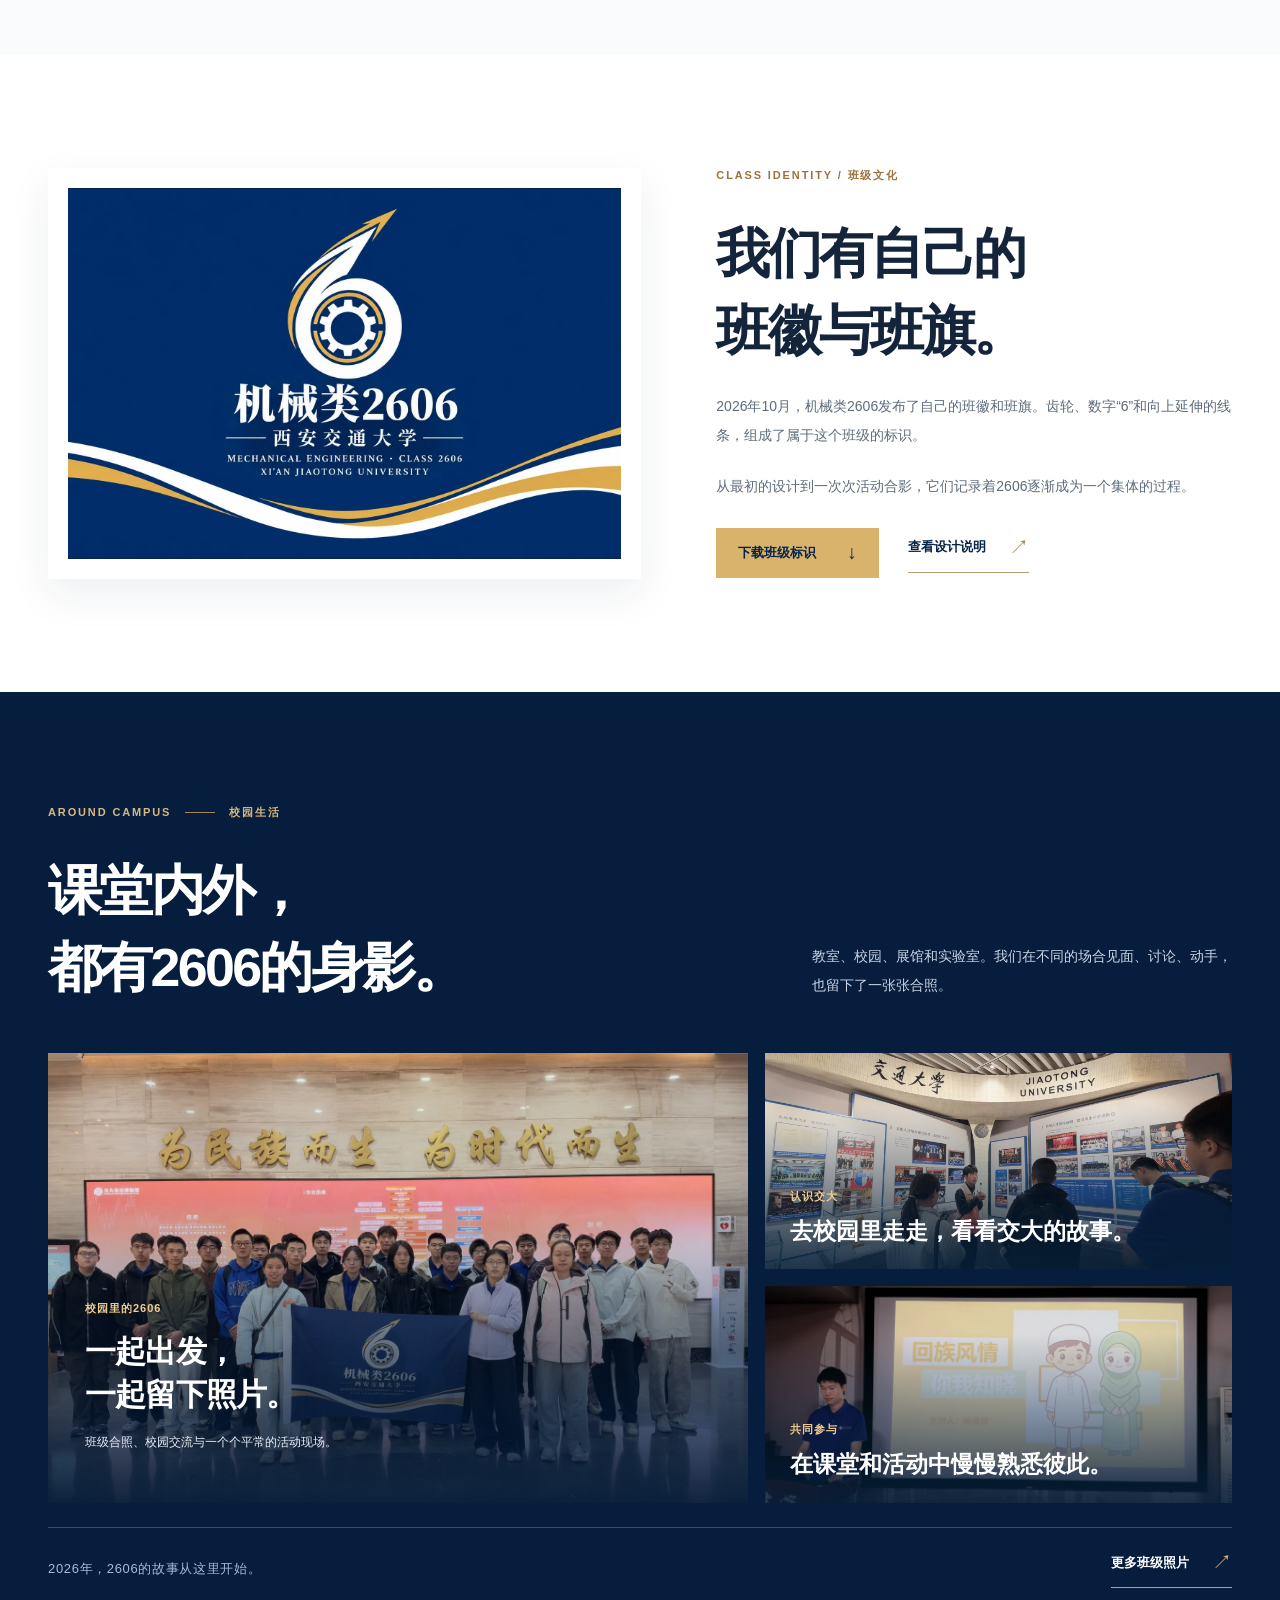
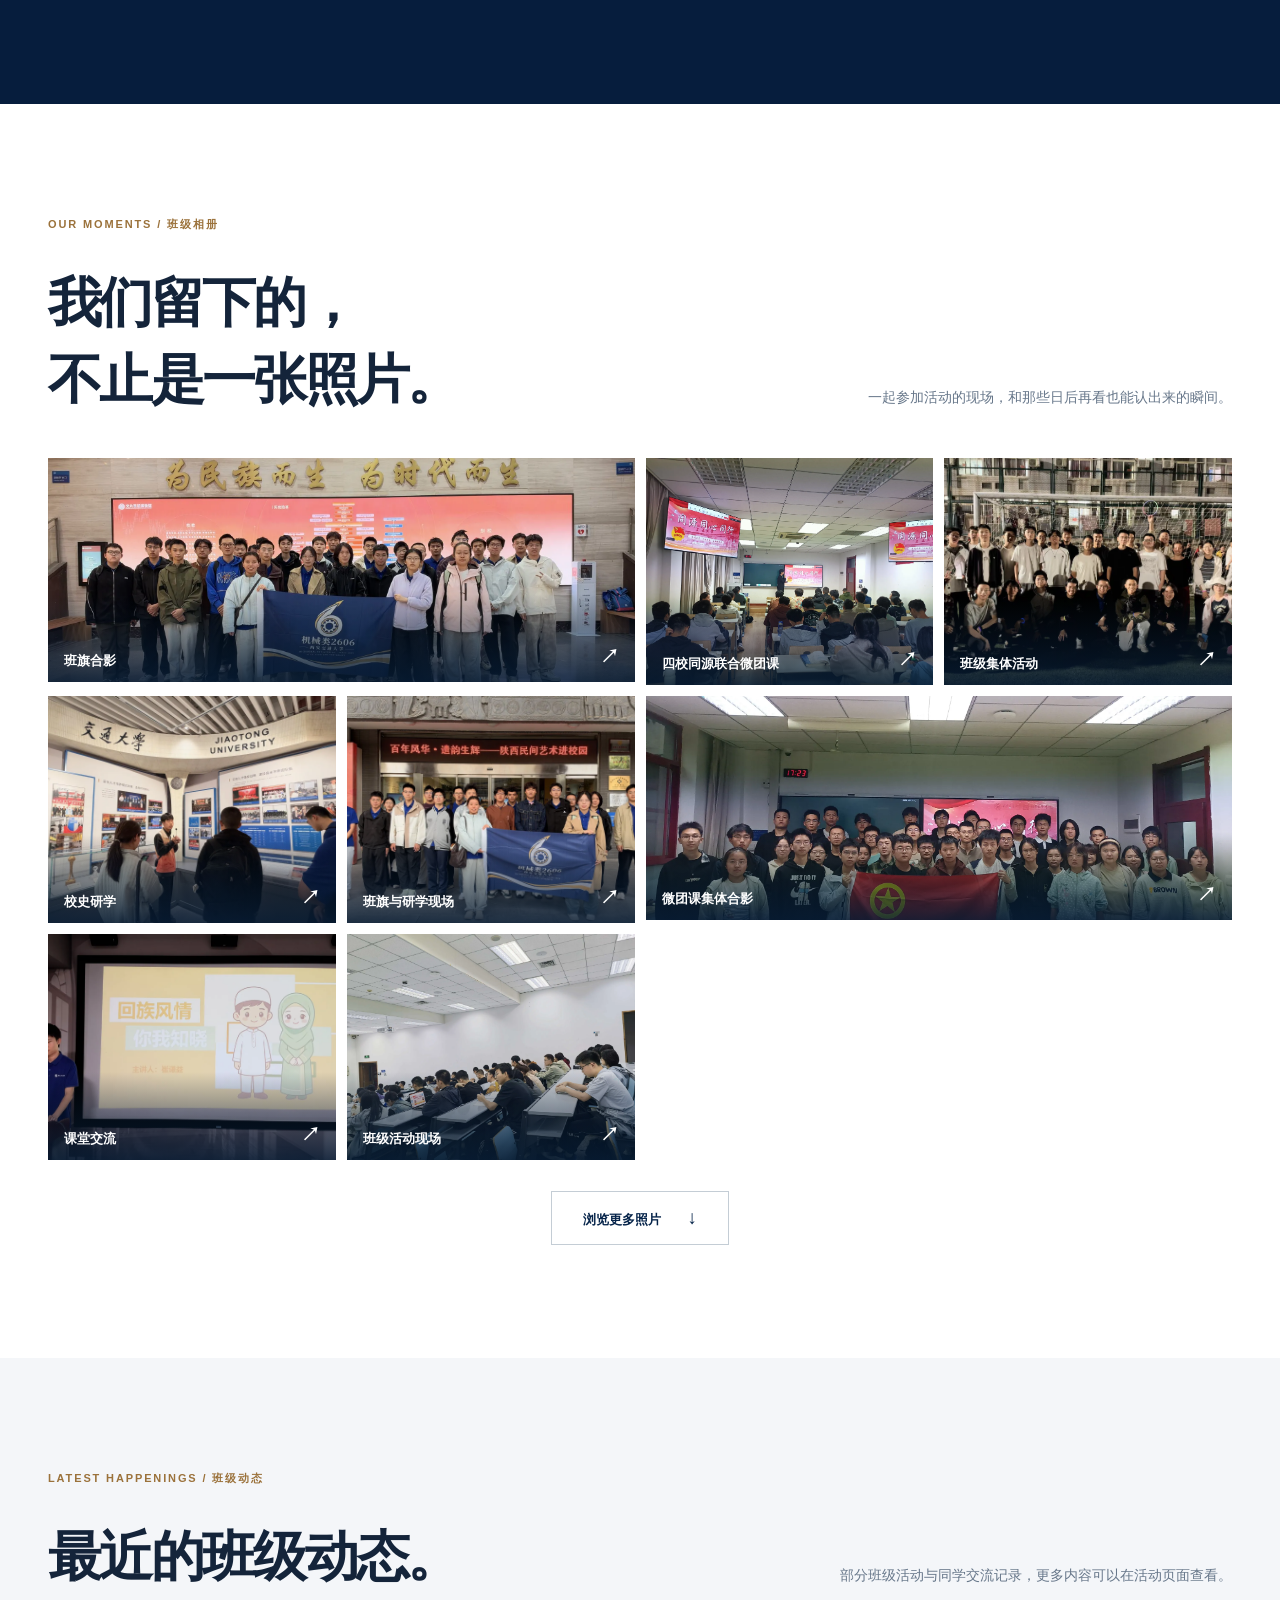
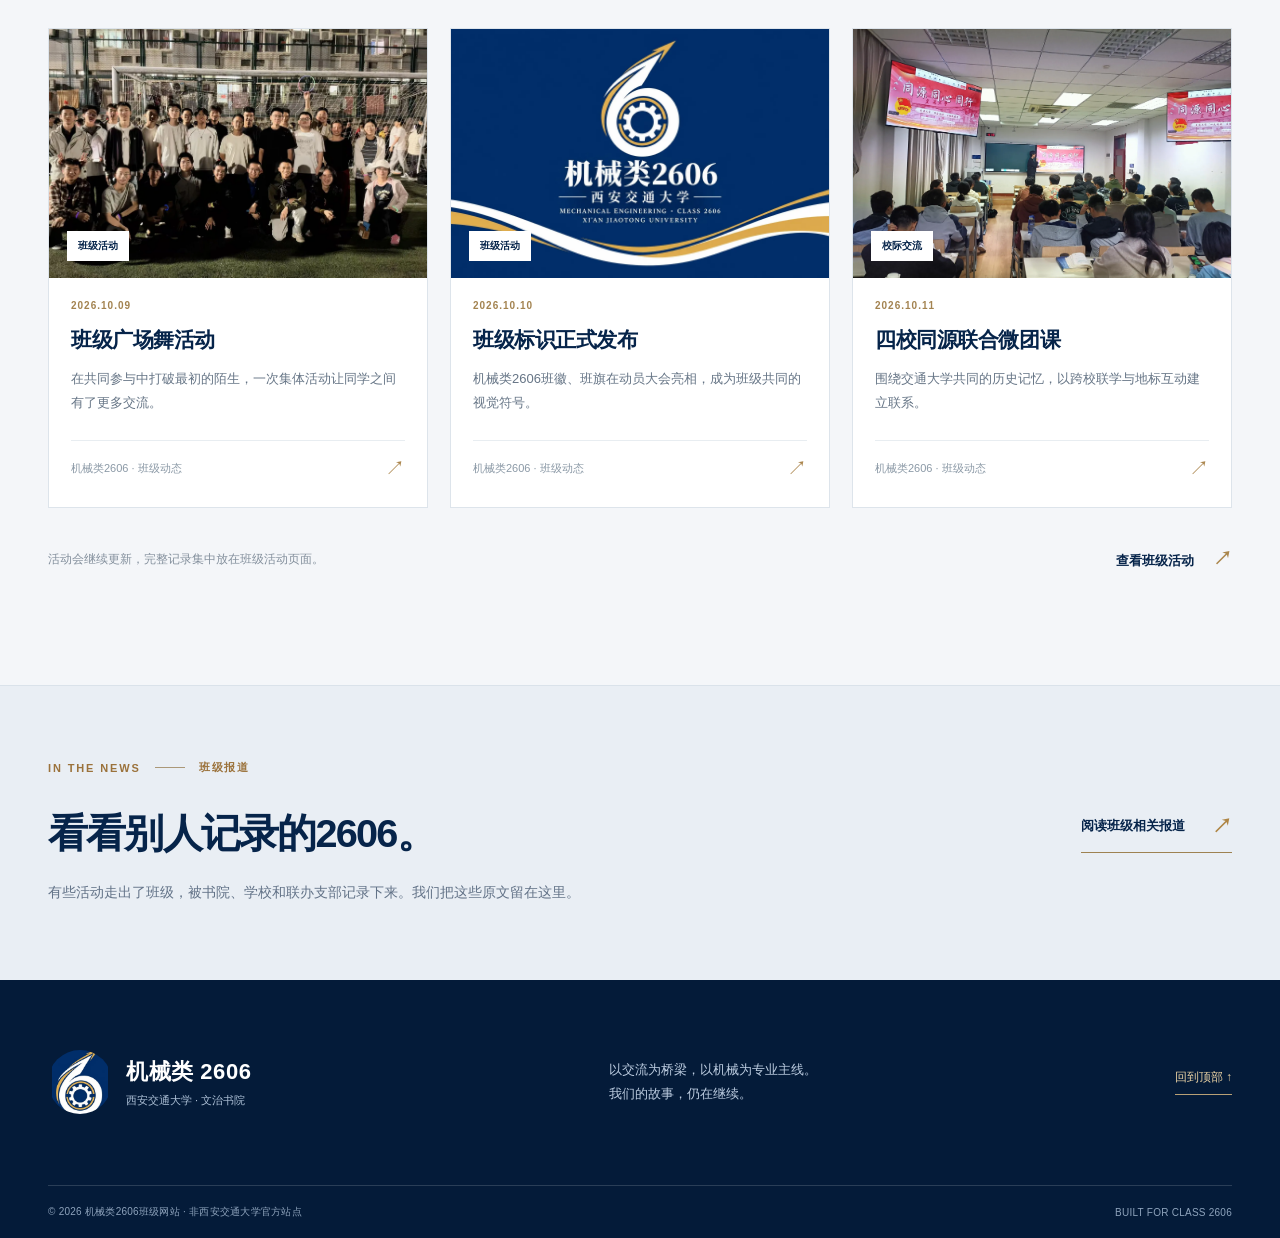
==== commit 907e0b16: "Make class identity and everyday life the homepage focus" ====
--- a/index.html
+++ b/index.html
@@ -1,92 +1,98 @@
-<!doctype html>
+<!DOCTYPE html>
+
 <html lang="zh-CN">
 <head>
-<meta charset="utf-8">
-<meta name="viewport" content="width=device-width,initial-scale=1">
-<meta name="theme-color" content="#061d42">
-<meta name="description" content="西安交通大学文治书院机械类2606班级网站。以交流为桥梁，以机械为专业主线，以学科交叉为特色，以西迁精神为内核。">
-<meta property="og:type" content="website">
-<meta property="og:title" content="机械类2606｜西安交通大学文治书院">
-<meta property="og:description" content="以交流为桥梁，以机械为专业主线。记录我们在交大的校园生活与团日实践。">
-<meta property="og:image" content="https://ysr666.github.io/2606/assets/hero-class.webp">
-<link rel="icon" type="image/png" href="assets/emblem.png">
-<link rel="stylesheet" href="styles.css">
-<script src="app.js" defer></script>
-<title>机械类2606｜西安交通大学文治书院</title>
+<meta charset="utf-8"/>
+<meta content="width=device-width,initial-scale=1" name="viewport"/>
+<meta content="#061d42" name="theme-color"/>
+<meta content="西安交通大学文治书院机械类2606班级网站。认识2606、班级文化、校园生活、照片和活动记录。" name="description"/>
+<meta content="website" property="og:type"/>
+<meta content="机械类2606｜西安交通大学文治书院" property="og:title"/>
+<meta content="西安交通大学文治书院机械类2606班级网站，记录我们的大学生活。" property="og:description"/>
+<meta content="https://ysr666.github.io/2606/assets/hero-class.webp" property="og:image"/>
+<link href="assets/emblem.png" rel="icon" type="image/png"/>
+<link href="styles.css" rel="stylesheet"/>
+<script defer="" src="app.js"></script>
+<title>机械类2606｜西安交通大学文治书院班级网站</title>
 </head>
 <body>
-<a href="#main" class="skip-link">跳转到正文</a>
+<a class="skip-link" href="#main">跳转到正文</a>
 <div class="topbar"><div class="container topbar-inner"><span>西安交通大学 · 文治书院</span><span>XIAN JIAOTONG UNIVERSITY <i></i> CLASS OF 2026</span></div></div>
 <header class="header" id="header">
-  <div class="container header-inner">
-    <a href="#home" class="brand" aria-label="机械类2606 首页"><img src="assets/emblem.png" alt="" width="47" height="47"><span><strong>机械类 2606</strong><small>西安交通大学 · 文治书院</small></span></a>
-    <nav class="nav" id="mainNav" aria-label="主导航"><a href="#home" class="active">首页</a><a href="#about">班级概况</a><a href="activities.html">班级活动</a><a href="#events">精选活动</a><a href="activities.html#reports">媒体报道</a><a href="#gallery">影像记录</a><a href="#identity">班级标识</a></nav>
-    <a class="header-action" href="#events">探索2606 <span aria-hidden="true">↗</span></a>
-    <button class="menu-button" id="menuButton" type="button" aria-label="打开导航" aria-expanded="false" aria-controls="mainNav"><span></span><span></span><span></span></button>
-  </div>
+<div class="container header-inner">
+<a aria-label="机械类2606 首页" class="brand" href="#home"><img alt="" height="47" src="assets/emblem.png" width="47"/><span><strong>机械类 2606</strong><small>西安交通大学 · 文治书院</small></span></a>
+<nav aria-label="主导航" class="nav" id="mainNav"><a class="active" href="#home">首页</a><a href="#about">班级介绍</a><a href="#identity">班级文化</a><a href="#life">校园生活</a><a href="#gallery">班级相册</a><a href="activities.html">班级活动</a></nav>
+<a class="header-action" href="#gallery">班级相册 ↗</a>
+<button aria-controls="mainNav" aria-expanded="false" aria-label="打开导航" class="menu-button" id="menuButton" type="button"><span></span><span></span><span></span></button>
+</div>
 </header>
 <main id="main">
 <section class="hero" id="home">
-  <div class="hero-background"><img src="assets/hero-class.webp" alt="" fetchpriority="high"></div>
-  <div class="hero-overlay"></div>
-  <div class="container hero-content">
-    <div class="hero-copy">
-      <div class="hero-eyebrow"><span></span>2026 级 · 机械类 2606 班</div>
-      <h1>立足机械，<br>连接<span>更多可能。</span></h1>
-      <p>以交流为桥梁，以机械为专业主线，<br>以学科交叉为特色，以西迁精神为内核。</p>
-      <div class="hero-buttons"><a class="btn primary" href="#about">认识2606 <span>→</span></a><a class="btn secondary" href="activities.html">浏览班级活动 <span>↗</span></a></div>
-    </div>
-    <div class="hero-side">XJTU <span> / </span> MECHANICAL 2606 <span> / </span> 2026</div>
-  </div>
-  <div class="hero-bottom"><div class="container hero-bottom-inner"><span>从交大出发 · 在交流中成长</span><a href="#about" aria-label="向下了解更多">向下探索 <span>↓</span></a></div></div>
+<div class="hero-background"><img alt="" fetchpriority="high" src="assets/hero-class.webp"/></div>
+<div class="hero-overlay"></div>
+<div class="container hero-content">
+<div class="hero-copy">
+<div class="hero-eyebrow">西安交通大学 · 文治书院 · 2026级</div>
+<h1>机械类 2606<br/><span>我们的大学生活。</span></h1>
+<p>2026年秋天，我们在西安交通大学相遇。<br/>这里是2606的班级网站，记录我们的人、照片和一起走过的日子。</p>
+<div class="hero-buttons"><a class="btn primary" href="#about">认识2606 <span>→</span></a><a class="btn secondary" href="#gallery">看看班级相册 <span>↗</span></a></div>
+</div>
+<div class="hero-side">XJTU <span> / </span> MECHANICAL 2606 <span> / </span> 2026</div>
+</div>
+<div class="hero-bottom"><div class="container hero-bottom-inner"><span>西安交通大学 · 文治书院 · 机械类2606</span><a aria-label="向下了解更多" href="#about">向下探索 <span>↓</span></a></div></div>
 </section>
 <section class="intro section-padding" id="about">
-  <div class="container">
-    <div class="section-overline">ABOUT US <span></span> 关于我们</div>
-    <div class="intro-lead"><h2>同一个班级，<br>不止一种<span>可能。</span></h2><div class="intro-text"><p>我们是西安交通大学文治书院机械类2606班。</p><p>从机械专业出发，把目光投向更多学科与真实的社会现场。课堂之外，我们参与校际联学、校园研学、科创交流与志愿劳动，也在一次次共同经历中成为更紧密的集体。</p><a class="link-underline" href="activities.html">了解我们的团日主线 <span>↗</span></a></div></div>
-    <div class="intro-strip"><div><strong>2026</strong><span>相遇于西安交大</span></div><div><strong>机械</strong><span>共同的专业起点</span></div><div><strong>交流</strong><span>链接不同校园与学科</span></div><div><strong>西迁</strong><span>赓续交大精神</span></div></div>
-  </div>
+<div class="container">
+<div class="section-overline">ABOUT THE CLASS  /  班级介绍</div>
+<div class="intro-lead"><h2>从不同的地方来，<br/>成为同一个<span>班级。</span></h2><div class="intro-text"><p>我们是西安交通大学文治书院机械类2606班。</p><p>2026年，我们来到交大。从课程学习到课外活动，从初次见面到一起完成很多事情，“2606”慢慢变成了一群具体的人和共同的回忆。</p><p>这个网站会一直记录班级生活：活动、影像、作品，还有值得留给未来的普通日子。</p><a class="link-underline" href="#identity">认识我们的班级文化 <span>↗</span></a></div></div>
+<div class="intro-strip"><div><strong>2026</strong><span>入学年份</span></div><div><strong>文治</strong><span>所属书院</span></div><div><strong>机械类</strong><span>专业方向</span></div><div><strong>2606</strong><span>班级编号</span></div></div>
+</div>
+</section><section class="identity section-padding" id="identity">
+<div class="container identity-grid">
+<div class="identity-image"><img alt="机械类2606班徽和班旗正式设计图" loading="lazy" src="assets/class-flag.webp"/></div>
+<div class="identity-content"><div class="section-overline">CLASS IDENTITY  /  班级文化</div><h2>我们有自己的<br/>班徽与班旗。</h2><p>2026年10月，机械类2606发布了自己的班徽和班旗。齿轮、数字“6”和向上延伸的线条，组成了属于这个班级的标识。</p><p>从最初的设计到一次次活动合影，它们记录着2606逐渐成为一个集体的过程。</p><div class="identity-actions"><a class="btn primary" download="机械类2606班级标识.webp" href="assets/class-flag.webp">下载班级标识 <span>↓</span></a><a class="link-underline" download="机械类2606班徽设计说明.webp" href="assets/identity.webp">查看设计说明 <span>↗</span></a></div></div>
+</div>
+</section><section class="mission section-padding" id="life">
+<div class="container">
+<div class="section-heading light-heading"><div><div class="section-overline">AROUND CAMPUS <span></span> 校园生活</div><h2>课堂内外，<br/>都有2606的身影。</h2></div><p>教室、校园、展馆和实验室。我们在不同的场合见面、讨论、动手，也留下了一张张合照。</p></div>
+<div class="mission-layout">
+<article class="mission-feature">
+<img alt="机械类2606同学与班旗的集体合影" loading="lazy" src="assets/hero-class.webp"/>
+<div class="mission-feature-shade"></div>
+<div class="mission-feature-text"><span>校园里的2606</span><h3>一起出发，<br/>一起留下照片。</h3><p>班级合照、校园交流与一个个平常的活动现场。</p></div>
+</article>
+<div class="mission-secondary">
+<article><img alt="同学们走进交大校史展陈空间" loading="lazy" src="assets/campus-history.webp"/><div><span>认识交大</span><h3>去校园里走走，看看交大的故事。</h3></div></article>
+<article><img alt="课堂上的班级分享活动" loading="lazy" src="assets/class-joint.webp"/><div><span>共同参与</span><h3>在课堂和活动中慢慢熟悉彼此。</h3></div></article>
+</div>
+</div>
+<div class="mission-bottom"><p>2026年，2606的故事从这里开始。</p><a class="link-underline white-link" href="#gallery">更多班级照片 <span>↗</span></a></div>
+</div>
+</section><section class="gallery section-padding" id="gallery">
+<div class="container">
+<div class="section-heading gallery-head"><div><div class="section-overline">OUR MOMENTS  /  班级相册</div><h2>我们留下的，<br/>不止是一张照片。</h2></div><p>一起参加活动的现场，和那些日后再看也能认出来的瞬间。</p></div>
+<div class="photo-grid" id="photoGrid"></div>
+<button aria-expanded="false" class="more-photos" id="showPhotos" type="button">浏览更多照片 <span>↓</span></button>
+</div>
 </section>
-<section class="mission section-padding" id="theme">
-  <div class="container">
-    <div class="section-heading light-heading"><div><div class="section-overline">OUR ACTIVITIES <span></span> 班级活动</div><h2>让交流发生，<br>让探索走得更远。</h2></div><p>从校际联学、校园文化到专业参访，我们一起走出教室、认识交大，也在合作和交流中慢慢熟悉彼此。</p></div>
-    <div class="mission-layout">
-      <article class="mission-feature">
-        <img src="assets/four-schools.webp" alt="四校同源联学活动现场" loading="lazy">
-        <div class="mission-feature-shade"></div>
-        <div class="mission-feature-text"><span>01 / 跨校交流</span><h3>四校同源，<br>共话交大。</h3><p>跨越校区与地域，在共同的校史与青年话题中建立连接。</p></div>
-      </article>
-      <div class="mission-secondary">
-        <article><img src="assets/campus-history.webp" alt="同学们走进交大校史展陈空间" loading="lazy"><div><span>02 / 文化传承</span><h3>走近校史，理解西迁。</h3></div></article>
-        <article><img src="assets/class-joint.webp" alt="课堂上的班级分享活动" loading="lazy"><div><span>03 / 共同成长</span><h3>从课堂出发，走向现场。</h3></div></article>
-      </div>
-    </div>
-    <div class="mission-bottom"><p>交流为桥梁 · 机械为主线 · 交叉为特色 · 西迁为内核</p><a href="activities.html" class="link-underline white-link">查看所有活动 <span>↗</span></a></div>
-  </div>
+
+<section class="events section-padding" id="events">
+<div class="container">
+<div class="section-heading events-head"><div><div class="section-overline">LATEST HAPPENINGS  /  班级动态</div><h2>最近的班级动态。</h2></div><p>部分班级活动与同学交流记录，更多内容可以在活动页面查看。</p></div>
+
+<div aria-live="polite" class="events-grid" id="eventsGrid"></div>
+<div class="events-note"><span>活动会继续更新，完整记录集中放在班级活动页面。</span><a href="activities.html">查看班级活动 <span>↗</span></a></div>
+</div>
 </section>
-<section class="events section-padding" id="events">
-  <div class="container">
-    <div class="section-heading events-head"><div><div class="section-overline">ACTIVITIES <span></span> 班级活动</div><h2>我们的2026，<br>正在继续。</h2></div><p>从相识到同行。每一次走出教室，<br>都成为2606共同记忆的一部分。</p></div>
-    <div class="filters" role="group" aria-label="活动筛选" id="filters"><button class="selected" type="button" data-filter="all" aria-pressed="true">全部活动</button><button type="button" data-filter="community" aria-pressed="false">班级活动</button><button type="button" data-filter="connect" aria-pressed="false">校际交流</button><button type="button" data-filter="culture" aria-pressed="false">校史文化</button></div>
-    <div class="events-grid" id="eventsGrid" aria-live="polite"></div>
-    <div class="events-note"><span>下面是我们参与的部分活动。更多活动、现场照片与报道都可以在活动页面找到。</span><a href="activities.html#catalogue">查看所有活动 <span>↗</span></a></div><div class="homepage-archive-cta"><div><span>CLASS 2606</span><strong>一起做过的事，都在这里。</strong><p>32项活动与创编 · 现场照片 · 相关报道</p></div><a href="activities.html">进入班级活动 <span>↗</span></a></div>
-  </div>
-</section>
-<section class="quote-band"><div class="container quote-inner"><div class="quote-left">以交流<br>为桥梁。</div><div class="quote-body">让不同的经历在这里相遇，<br>让共同的方向从这里出发。<span>机械类2606 · 2026</span></div><div class="quote-emblem"><img src="assets/emblem.png" alt="" loading="lazy"></div></div></section>
-<section class="gallery section-padding" id="gallery">
-  <div class="container">
-    <div class="section-heading gallery-head"><div><div class="section-overline">PHOTO JOURNAL <span></span> 影像记录</div><h2>记录现场，<br>也记录我们。</h2></div><p>那些真实发生过的瞬间，<br>都值得认真留存。</p></div>
-    <div class="photo-grid" id="photoGrid"></div>
-    <button class="more-photos" type="button" id="showPhotos" aria-expanded="false">浏览更多照片 <span>↓</span></button>
-  </div>
-</section>
-<section class="identity section-padding" id="identity">
- <div class="container identity-grid">
-   <div class="identity-image"><img src="assets/class-flag.webp" alt="机械类2606班徽和班旗正式设计图" loading="lazy"></div>
-   <div class="identity-content"><div class="section-overline">OUR IDENTITY <span></span> 班级标识</div><h2>属于2606的<br>共同标识。</h2><p>将数字“6”、齿轮与向前延伸的曲线结合，形成机械类2606的班徽和班旗。蓝金配色取自班级已有的正式设计。</p><p>它出现在班级活动、合影与对外交流中，也记录着这个集体逐渐成形的过程。</p><div class="identity-actions"><a href="assets/class-flag.webp" download="机械类2606班级标识.webp" class="btn primary">下载班级标识 <span>↓</span></a><a href="assets/identity.webp" download="机械类2606班徽设计说明.webp" class="link-underline">查看设计说明 <span>↗</span></a></div></div>
- </div>
-</section>
+
+
+
 </main>
-<footer class="footer"><div class="container footer-main"><div class="footer-brand"><img src="assets/emblem.png" alt="" width="64" height="64"><div><strong>机械类 2606</strong><span>西安交通大学 · 文治书院</span></div></div><p>以交流为桥梁，以机械为专业主线。<br>我们的故事，仍在继续。</p><a href="#home">回到顶部 ↑</a></div><div class="container footer-base"><span>© 2026 机械类2606班级网站 · 非西安交通大学官方站点</span><span>BUILT FOR CLASS 2606</span></div></footer>
-<dialog class="lightbox" id="lightbox" aria-label="查看照片"><button type="button" id="lightboxClose" class="lightbox-close" aria-label="关闭">×</button><button type="button" id="lightboxPrev" class="lightbox-arrow left" aria-label="上一张">‹</button><img src="" alt="" id="lightboxImage"><button type="button" id="lightboxNext" class="lightbox-arrow right" aria-label="下一张">›</button><div class="lightbox-caption"><span id="lightboxTitle"></span><span id="lightboxNumber"></span></div></dialog>
+<section class="class-reports-section">
+<div class="container class-reports-inner">
+<div><div class="section-overline">IN THE NEWS <span></span> 班级报道</div><h2>看看别人记录的2606。</h2><p>有些活动走出了班级，被书院、学校和联办支部记录下来。我们把这些原文留在这里。</p></div>
+<a href="activities.html#reports">阅读班级相关报道 <span aria-hidden="true">↗</span></a>
+</div>
+</section><footer class="footer"><div class="container footer-main"><div class="footer-brand"><img alt="" height="64" src="assets/emblem.png" width="64"/><div><strong>机械类 2606</strong><span>西安交通大学 · 文治书院</span></div></div><p>以交流为桥梁，以机械为专业主线。<br/>我们的故事，仍在继续。</p><a href="#home">回到顶部 ↑</a></div><div class="container footer-base"><span>© 2026 机械类2606班级网站 · 非西安交通大学官方站点</span><span>BUILT FOR CLASS 2606</span></div></footer>
+<dialog aria-label="查看照片" class="lightbox" id="lightbox"><button aria-label="关闭" class="lightbox-close" id="lightboxClose" type="button">×</button><button aria-label="上一张" class="lightbox-arrow left" id="lightboxPrev" type="button">‹</button><img alt="" id="lightboxImage" src=""/><button aria-label="下一张" class="lightbox-arrow right" id="lightboxNext" type="button">›</button><div class="lightbox-caption"><span id="lightboxTitle"></span><span id="lightboxNumber"></span></div></dialog>
 </body></html>
--- a/styles.css
+++ b/styles.css
@@ -17,3 +17,6 @@
 @media(prefers-reduced-motion:reduce){*,*:before,*:after{scroll-behavior:auto!important;transition:none!important;animation:none!important}}
 
 .homepage-archive-cta{margin-top:35px;background:var(--navy);color:white;padding:32px 37px;display:flex;justify-content:space-between;gap:30px;align-items:center}.homepage-archive-cta>div{display:flex;flex-direction:column;gap:10px}.homepage-archive-cta>div>span{font-size:10px;letter-spacing:.16em;color:#d9b77c}.homepage-archive-cta strong{font-size:26px;letter-spacing:-.03em}.homepage-archive-cta p{font-size:12px;color:#b8c8da;margin:0;line-height:1.8}.homepage-archive-cta>a{white-space:nowrap;border:1px solid #c5a26e;color:#f3d29a;padding:14px 18px;font-size:13px;font-weight:700}.homepage-archive-cta>a span{font-size:19px;margin-left:14px}@media(max-width:650px){.homepage-archive-cta{display:block;padding:25px 22px}.homepage-archive-cta strong{font-size:21px}.homepage-archive-cta>a{display:inline-flex;margin-top:23px;font-size:12px}}
+/* 2606 class homepage: editorial hierarchy with activity as one of several sections */
+.class-reports-section{padding:74px 0;background:#e9eef4;border-top:1px solid #dae2ea}.class-reports-inner{display:flex;align-items:center;justify-content:space-between;gap:50px}.class-reports-inner h2{font-size:clamp(29px,3.1vw,43px);letter-spacing:-.045em;color:var(--navy);margin:0 0 17px;line-height:1.35}.class-reports-inner p{font-size:14px;color:#627287;line-height:2;margin:0;max-width:615px}.class-reports-inner>a{display:inline-flex;align-items:center;gap:27px;color:var(--navy);font-size:13px;font-weight:700;border-bottom:1px solid #9e8251;padding-bottom:12px;white-space:nowrap}.class-reports-inner>a span{color:#ae8443;font-size:20px}.intro{background:#fafbfc}.identity{background:#fff}.mission{background:#061d3d}.mission-feature{min-height:450px}.mission-layout{min-height:450px}.mission-feature img{object-position:center 45%}.events{background:#f4f6f9}.events-grid{margin-top:32px}
+@media(max-width:700px){.class-reports-section{padding:52px 0}.class-reports-inner{display:block}.class-reports-inner p{font-size:12px}.class-reports-inner>a{margin-top:24px;font-size:12px}.mission-feature{min-height:320px}.mission-layout{min-height:0}}
